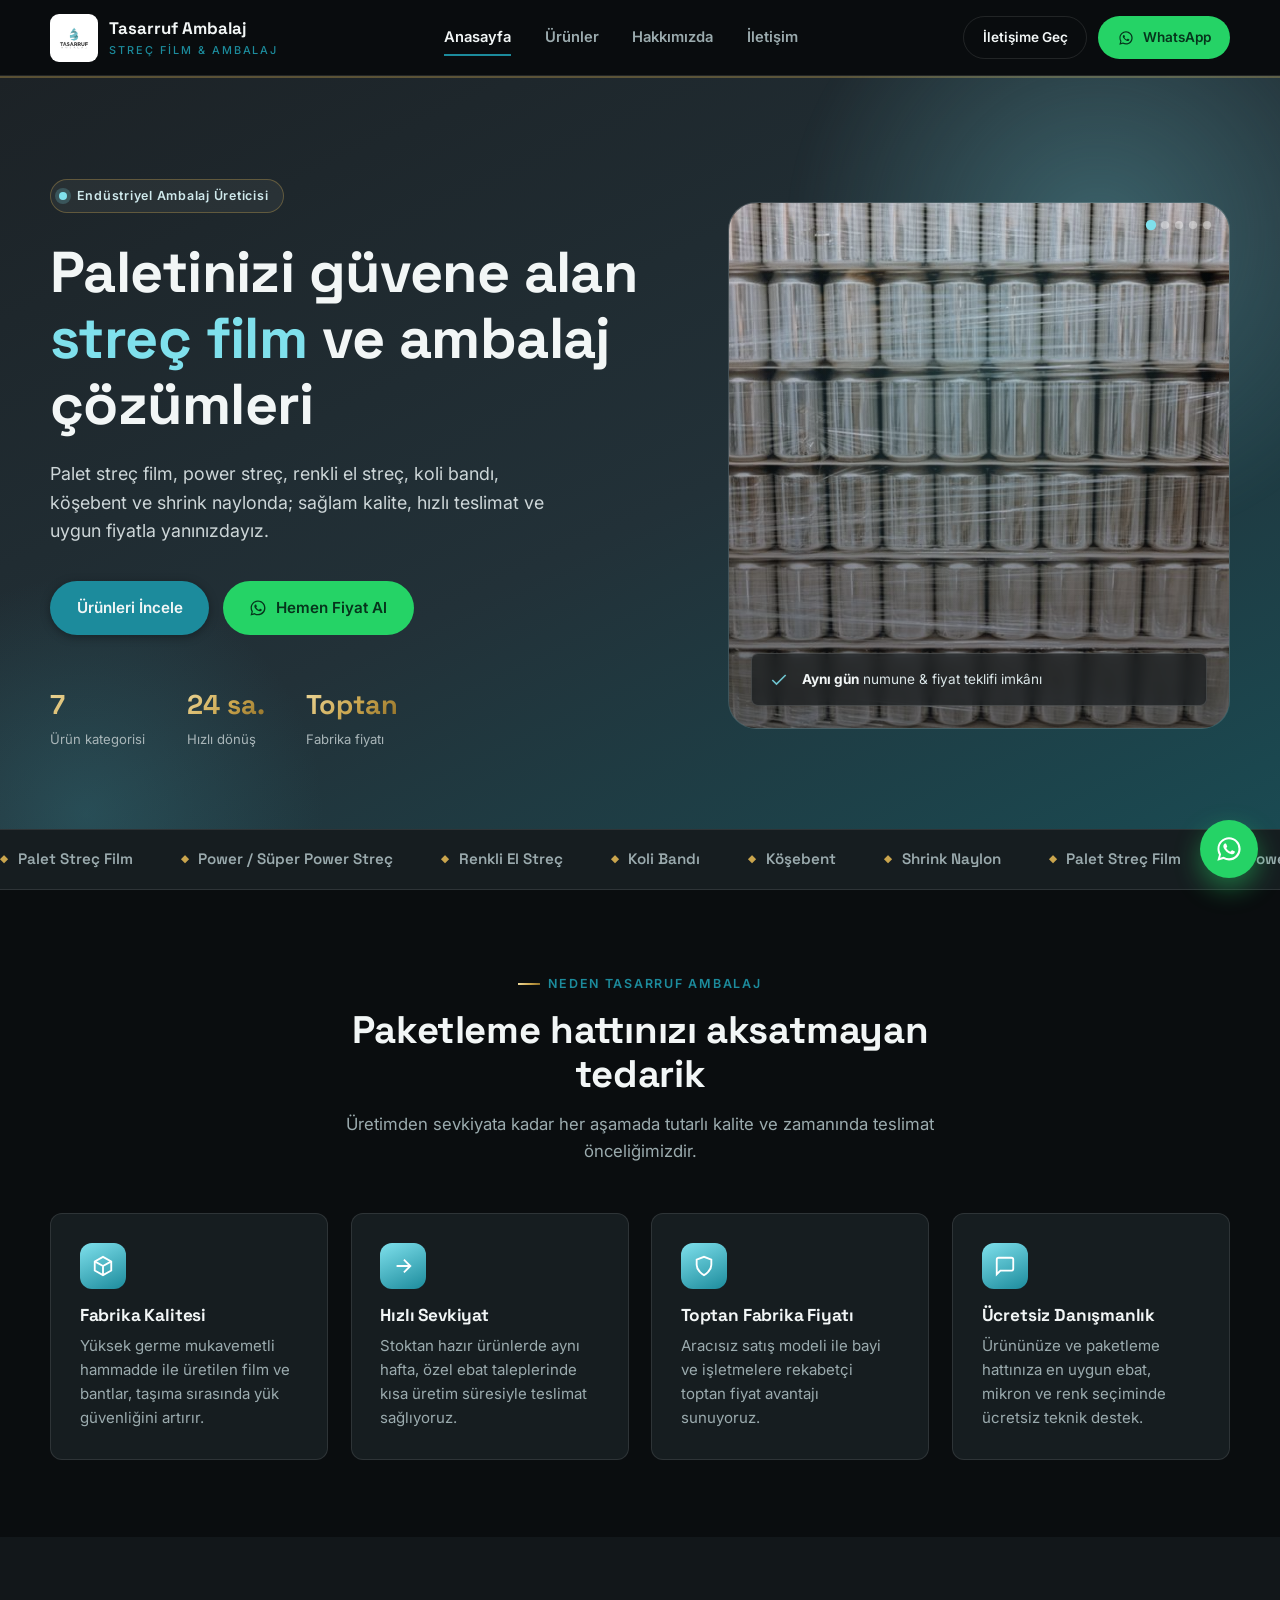
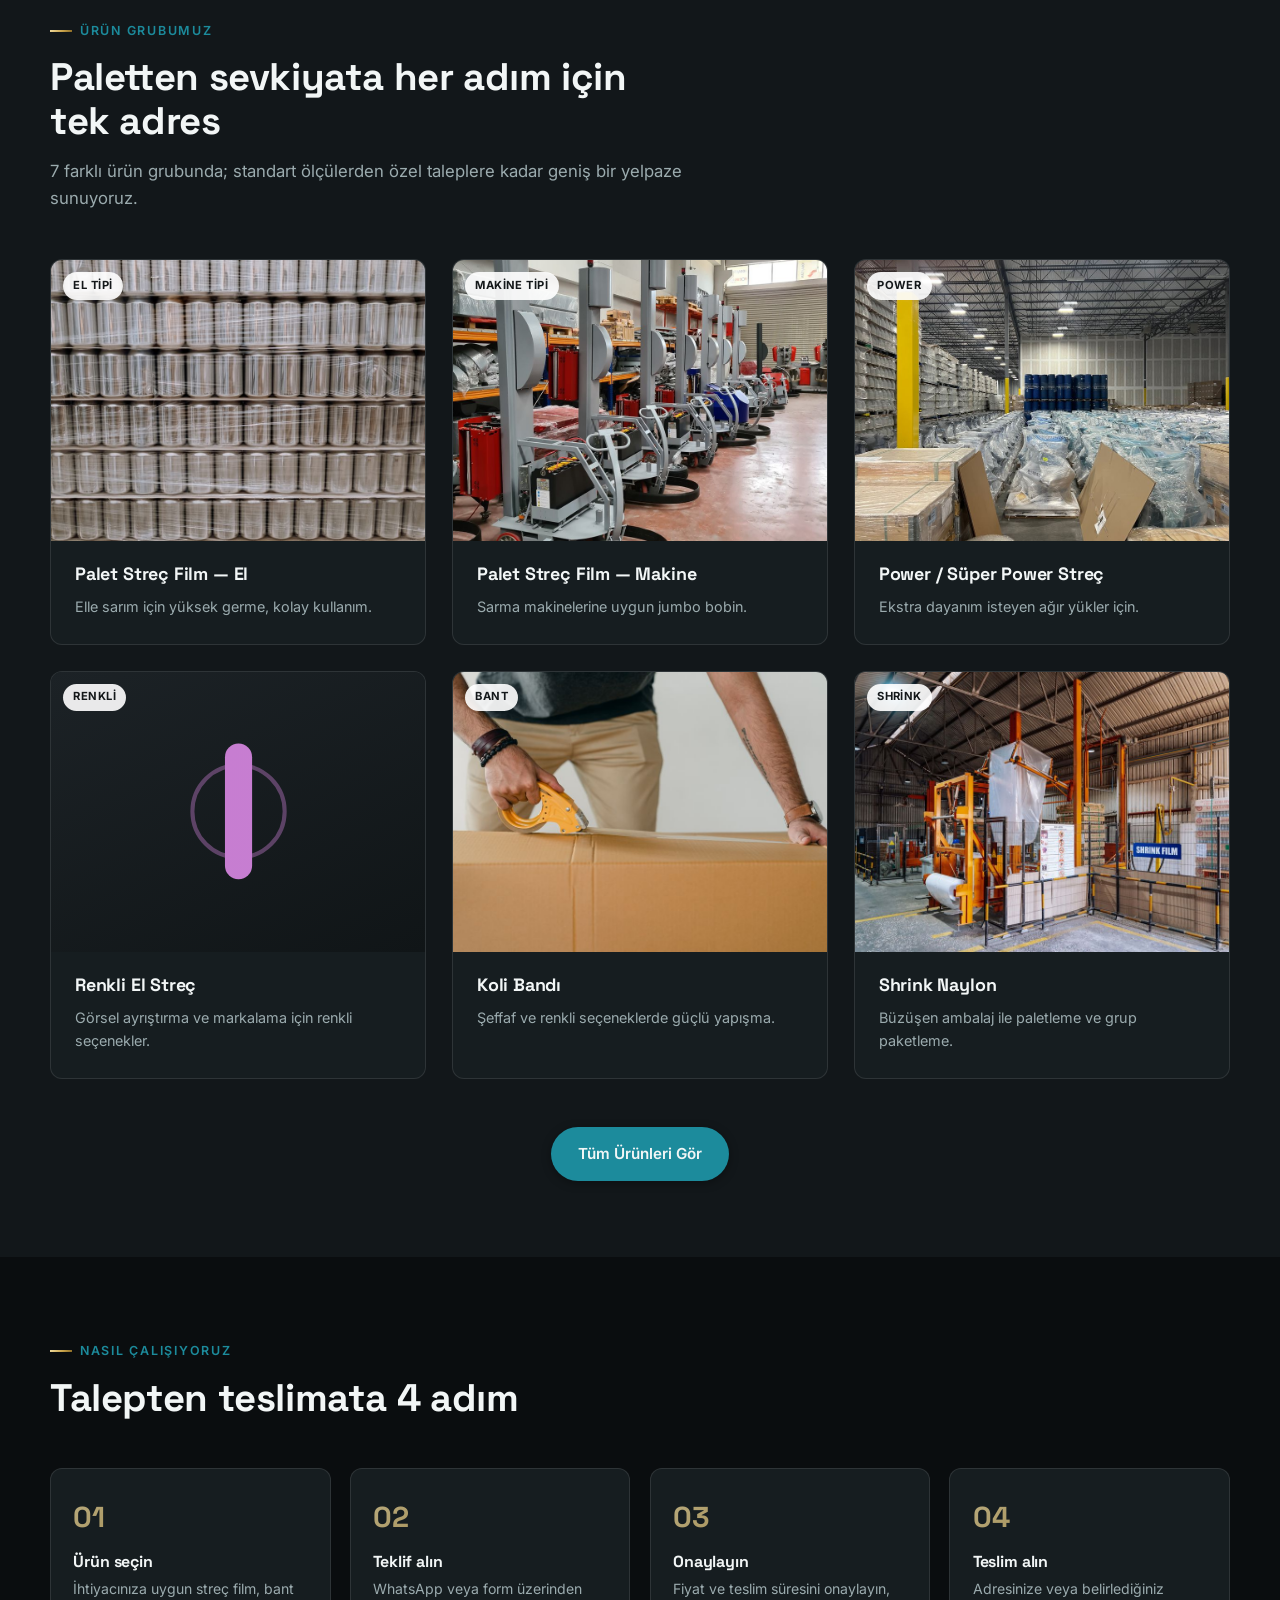
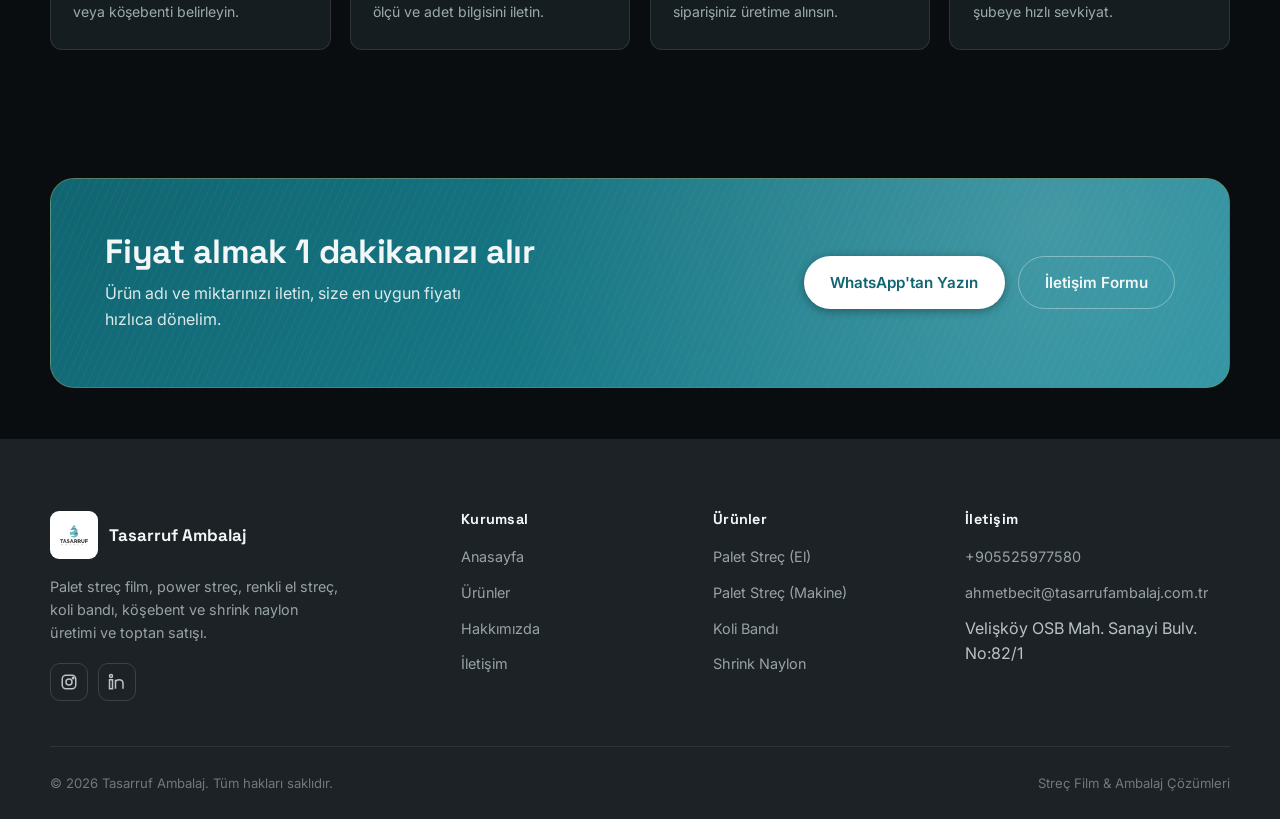
==== index.html @ bdf882c8 "feat: Tasarruf Ambalaj kurumsal web sitesi Streç film, koli bandı, köşebent ve shrink naylon ürünler" ====
<!DOCTYPE html>
<html lang="tr">
<head>
<meta charset="UTF-8" />
<meta name="viewport" content="width=device-width, initial-scale=1.0" />
<title>Tasarruf Ambalaj | Streç Film, Koli Bandı ve Ambalaj Çözümleri</title>
<meta name="description" content="Tasarruf Ambalaj; palet streç film, power streç, renkli el streç, koli bandı, köşebent ve shrink naylon üretimi ve toptan satışı. Hızlı teklif için hemen iletişime geçin." />
<link rel="icon" href="assets/logo.jpg" />
<link rel="preconnect" href="https://fonts.googleapis.com">
<link rel="preconnect" href="https://fonts.gstatic.com" crossorigin>
<link href="https://fonts.googleapis.com/css2?family=Space+Grotesk:wght@500;600;700&family=Inter:wght@400;500;600;700&display=swap" rel="stylesheet">
<link rel="stylesheet" href="css/style.css?v=13" />
</head>
<body>

<header class="site-header">
  <div class="container site-header__bar">
    <a href="index.html" class="brand">
      <img src="assets/logo.jpg" alt="Tasarruf Ambalaj logo" />
      <span class="brand__name">Tasarruf Ambalaj<span>Streç Film &amp; Ambalaj</span></span>
    </a>
    <nav class="nav-main">
      <a href="index.html" aria-current="page">Anasayfa</a>
      <a href="urunler.html">Ürünler</a>
      <a href="hakkimizda.html">Hakkımızda</a>
      <a href="iletisim.html">İletişim</a>
    </nav>
    <div class="header-actions">
      <a href="iletisim.html" class="btn btn--outline btn--sm">İletişime Geç</a>
      <a href="#" data-wa="Merhaba, ürünleriniz hakkında fiyat teklifi almak istiyorum." class="btn btn--whatsapp btn--sm">
        <svg width="16" height="16" viewBox="0 0 24 24" fill="currentColor"><path d="M12.04 2C6.58 2 2.13 6.45 2.13 11.91c0 1.75.46 3.45 1.32 4.95L2 22l5.29-1.39a9.9 9.9 0 0 0 4.75 1.21h.01c5.46 0 9.9-4.45 9.9-9.91C21.96 6.45 17.5 2 12.04 2zm0 18.02h-.01a8.2 8.2 0 0 1-4.2-1.15l-.3-.18-3.14.82.84-3.06-.2-.31a8.14 8.14 0 0 1-1.26-4.32c0-4.5 3.67-8.16 8.18-8.16 2.18 0 4.23.85 5.77 2.39a8.1 8.1 0 0 1 2.4 5.78c0 4.5-3.67 8.19-8.08 8.19zm4.48-6.13c-.24-.12-1.44-.71-1.67-.79-.22-.08-.39-.12-.55.12-.16.24-.63.79-.78.95-.14.16-.29.18-.53.06-.24-.12-1.02-.38-1.94-1.2-.72-.64-1.2-1.43-1.35-1.67-.14-.24-.02-.37.11-.49.11-.11.24-.29.36-.43.12-.14.16-.24.24-.4.08-.16.04-.3-.02-.42-.06-.12-.55-1.32-.75-1.81-.2-.48-.4-.41-.55-.42h-.47c-.16 0-.42.06-.64.3-.22.24-.84.82-.84 2s.86 2.32.98 2.48c.12.16 1.7 2.6 4.13 3.64.58.25 1.03.4 1.38.51.58.18 1.11.16 1.53.1.47-.07 1.44-.59 1.64-1.16.2-.57.2-1.06.14-1.16-.06-.1-.22-.16-.46-.28z"/></svg>
        WhatsApp
      </a>
    </div>
    <button class="nav-toggle" id="navToggle" aria-label="Menüyü aç">
      <span></span>
    </button>
  </div>
</header>

<div class="mobile-nav" id="mobileNav">
  <div class="mobile-nav__panel">
    <button class="mobile-nav__close" id="navClose" aria-label="Kapat">✕</button>
    <a href="index.html">Anasayfa</a>
    <a href="urunler.html">Ürünler</a>
    <a href="hakkimizda.html">Hakkımızda</a>
    <a href="iletisim.html">İletişim</a>
    <a href="#" data-wa="Merhaba, ürünleriniz hakkında fiyat teklifi almak istiyorum." class="btn btn--whatsapp mt-lg">WhatsApp'tan Yazın</a>
  </div>
</div>

<!-- ============ HERO ============ -->
<section class="hero">
  <div class="container hero__grid">
    <div>
      <div class="hero__eyebrow"><span class="dot"></span> Endüstriyel Ambalaj Üreticisi</div>
      <h1>Paletinizi güvene alan <em>streç film</em> ve ambalaj çözümleri</h1>
      <p class="lead">Palet streç film, power streç, renkli el streç, koli bandı, köşebent ve shrink naylonda; sağlam kalite, hızlı teslimat ve uygun fiyatla yanınızdayız.</p>
      <div class="btn-row">
        <a href="urunler.html" class="btn btn--primary">Ürünleri İncele</a>
        <a href="#" data-wa="Merhaba, ürünleriniz hakkında fiyat teklifi almak istiyorum." class="btn btn--whatsapp">
          <svg width="18" height="18" viewBox="0 0 24 24" fill="currentColor"><path d="M12.04 2C6.58 2 2.13 6.45 2.13 11.91c0 1.75.46 3.45 1.32 4.95L2 22l5.29-1.39a9.9 9.9 0 0 0 4.75 1.21h.01c5.46 0 9.9-4.45 9.9-9.91C21.96 6.45 17.5 2 12.04 2zm0 18.02h-.01a8.2 8.2 0 0 1-4.2-1.15l-.3-.18-3.14.82.84-3.06-.2-.31a8.14 8.14 0 0 1-1.26-4.32c0-4.5 3.67-8.16 8.18-8.16 2.18 0 4.23.85 5.77 2.39a8.1 8.1 0 0 1 2.4 5.78c0 4.5-3.67 8.19-8.08 8.19zm4.48-6.13c-.24-.12-1.44-.71-1.67-.79-.22-.08-.39-.12-.55.12-.16.24-.63.79-.78.95-.14.16-.29.18-.53.06-.24-.12-1.02-.38-1.94-1.2-.72-.64-1.2-1.43-1.35-1.67-.14-.24-.02-.37.11-.49.11-.11.24-.29.36-.43.12-.14.16-.24.24-.4.08-.16.04-.3-.02-.42-.06-.12-.55-1.32-.75-1.81-.2-.48-.4-.41-.55-.42h-.47c-.16 0-.42.06-.64.3-.22.24-.84.82-.84 2s.86 2.32.98 2.48c.12.16 1.7 2.6 4.13 3.64.58.25 1.03.4 1.38.51.58.18 1.11.16 1.53.1.47-.07 1.44-.59 1.64-1.16.2-.57.2-1.06.14-1.16-.06-.1-.22-.16-.46-.28z"/></svg>
          Hemen Fiyat Al
        </a>
      </div>
      <div class="hero__stats">
        <div><strong>7</strong><span>Ürün kategorisi</span></div>
        <div><strong>24 sa.</strong><span>Hızlı dönüş</span></div>
        <div><strong>Toptan</strong><span>Fabrika fiyatı</span></div>
      </div>
    </div>

    <div class="hero__visual">
      <div class="hero__slider" id="heroSlider">
        <img src="assets/products/palet-el.jpg" class="hero__slide is-active" alt="Palet streç film ile sarılmış ürünler" />
        <img src="assets/products/palet-makine.jpg" class="hero__slide" alt="Palet streç sarma makineleri" />
        <img src="assets/products/power-strec.jpg" class="hero__slide" alt="Depoda streç film ile sarılmış paletler" />
        <img src="assets/products/koli-bandi.jpg" class="hero__slide" alt="Koli bandı ile kutu kapatma" />
        <img src="assets/products/shrink.jpg" class="hero__slide" alt="Shrink naylon sarım makinesi" />
      </div>
      <div class="glow"></div>
      <div class="hero__dots" id="heroDots"></div>
      <div class="hero__badge">
        <svg width="20" height="20" viewBox="0 0 24 24" fill="none" stroke="#6fc4cf" stroke-width="2"><path d="M20 6 9 17l-5-5"/></svg>
        <span><strong>Aynı gün</strong> numune &amp; fiyat teklifi imkânı</span>
      </div>
    </div>
  </div>
</section>

<div class="marquee">
  <div class="marquee__track" id="marqueeTrack">
    <div class="marquee__set">
      <span>Palet Streç Film</span><span>Power / Süper Power Streç</span><span>Renkli El Streç</span><span>Koli Bandı</span><span>Köşebent</span><span>Shrink Naylon</span>
    </div>
  </div>
</div>

<!-- ============ FEATURES ============ -->
<section class="section">
  <div class="container">
    <div class="section-head section-head--center">
      <div class="eyebrow" style="justify-content:center">Neden Tasarruf Ambalaj</div>
      <h2>Paketleme hattınızı aksatmayan tedarik</h2>
      <p>Üretimden sevkiyata kadar her aşamada tutarlı kalite ve zamanında teslimat önceliğimizdir.</p>
    </div>
    <div class="grid-4">
      <div class="feature-card reveal">
        <div class="icon"><svg width="22" height="22" viewBox="0 0 24 24" fill="none" stroke="white" stroke-width="2"><path d="M12 2 3 7v10l9 5 9-5V7z"/><path d="M3 7l9 5 9-5M12 12v10"/></svg></div>
        <h3>Fabrika Kalitesi</h3>
        <p>Yüksek germe mukavemetli hammadde ile üretilen film ve bantlar, taşıma sırasında yük güvenliğini artırır.</p>
      </div>
      <div class="feature-card reveal">
        <div class="icon"><svg width="22" height="22" viewBox="0 0 24 24" fill="none" stroke="white" stroke-width="2"><path d="M5 12h14M13 5l7 7-7 7"/></svg></div>
        <h3>Hızlı Sevkiyat</h3>
        <p>Stoktan hazır ürünlerde aynı hafta, özel ebat taleplerinde kısa üretim süresiyle teslimat sağlıyoruz.</p>
      </div>
      <div class="feature-card reveal">
        <div class="icon"><svg width="22" height="22" viewBox="0 0 24 24" fill="none" stroke="white" stroke-width="2"><path d="M12 22s8-4.5 8-11V5l-8-3-8 3v6c0 6.5 8 11 8 11z"/></svg></div>
        <h3>Toptan Fabrika Fiyatı</h3>
        <p>Aracısız satış modeli ile bayi ve işletmelere rekabetçi toptan fiyat avantajı sunuyoruz.</p>
      </div>
      <div class="feature-card reveal">
        <div class="icon"><svg width="22" height="22" viewBox="0 0 24 24" fill="none" stroke="white" stroke-width="2"><path d="M21 15a2 2 0 0 1-2 2H7l-4 4V5a2 2 0 0 1 2-2h14a2 2 0 0 1 2 2z"/></svg></div>
        <h3>Ücretsiz Danışmanlık</h3>
        <p>Ürününüze ve paketleme hattınıza en uygun ebat, mikron ve renk seçiminde ücretsiz teknik destek.</p>
      </div>
    </div>
  </div>
</section>

<!-- ============ PRODUCT TEASER ============ -->
<section class="section section--alt">
  <div class="container">
    <div class="section-head">
      <div class="eyebrow">Ürün Grubumuz</div>
      <h2>Paletten sevkiyata her adım için tek adres</h2>
      <p>7 farklı ürün grubunda; standart ölçülerden özel taleplere kadar geniş bir yelpaze sunuyoruz.</p>
    </div>

    <div class="product-grid">
      <a href="urunler.html#palet-el" class="product-card reveal">
        <div class="product-card__media">
          <span class="product-card__tag">El Tipi</span>
          <img src="assets/products/palet-el.jpg" alt="Palet streç film ile sarılmış ürünler" loading="lazy" />
        </div>
        <div class="product-card__body">
          <h3>Palet Streç Film — El</h3>
          <p>Elle sarım için yüksek germe, kolay kullanım.</p>
        </div>
      </a>
      <a href="urunler.html#palet-makine" class="product-card reveal">
        <div class="product-card__media">
          <span class="product-card__tag">Makine Tipi</span>
          <img src="assets/products/palet-makine.jpg" alt="Palet streç sarma makineleri" loading="lazy" />
        </div>
        <div class="product-card__body">
          <h3>Palet Streç Film — Makine</h3>
          <p>Sarma makinelerine uygun jumbo bobin.</p>
        </div>
      </a>
      <a href="urunler.html#power-strec" class="product-card reveal">
        <div class="product-card__media">
          <span class="product-card__tag">Power</span>
          <img src="assets/products/power-strec.jpg" alt="Depoda streç film ile sarılmış paletler" loading="lazy" />
        </div>
        <div class="product-card__body">
          <h3>Power / Süper Power Streç</h3>
          <p>Ekstra dayanım isteyen ağır yükler için.</p>
        </div>
      </a>
      <a href="urunler.html#renkli-strec" class="product-card reveal">
        <div class="product-card__media" style="background:linear-gradient(155deg,#1c2226,#101517)">
          <span class="product-card__tag">Renkli</span>
          <svg viewBox="0 0 120 120"><defs><linearGradient id="ic4" x1="0" y1="0" x2="120" y2="120"><stop offset="0" stop-color="#c77dd1"/><stop offset="1" stop-color="#6fc4cf"/></linearGradient></defs><rect x="50" y="10" width="20" height="100" rx="10" fill="url(#ic4)"/><circle cx="60" cy="60" r="34" fill="none" stroke="url(#ic4)" stroke-width="3" opacity="0.4"/></svg>
        </div>
        <div class="product-card__body">
          <h3>Renkli El Streç</h3>
          <p>Görsel ayrıştırma ve markalama için renkli seçenekler.</p>
        </div>
      </a>
      <a href="urunler.html#koli-bandi" class="product-card reveal">
        <div class="product-card__media">
          <span class="product-card__tag">Bant</span>
          <img src="assets/products/koli-bandi.jpg" alt="Koli bandı ile kutu kapatma" loading="lazy" />
        </div>
        <div class="product-card__body">
          <h3>Koli Bandı</h3>
          <p>Şeffaf ve renkli seçeneklerde güçlü yapışma.</p>
        </div>
      </a>
      <a href="urunler.html#shrink" class="product-card reveal">
        <div class="product-card__media">
          <span class="product-card__tag">Shrink</span>
          <img src="assets/products/shrink.jpg" alt="Shrink naylon sarım makinesi" loading="lazy" />
        </div>
        <div class="product-card__body">
          <h3>Shrink Naylon</h3>
          <p>Büzüşen ambalaj ile paletleme ve grup paketleme.</p>
        </div>
      </a>
    </div>
    <div class="text-center mt-lg">
      <a href="urunler.html" class="btn btn--primary">Tüm Ürünleri Gör</a>
    </div>
  </div>
</section>

<!-- ============ PROCESS ============ -->
<section class="section">
  <div class="container">
    <div class="section-head">
      <div class="eyebrow">Nasıl Çalışıyoruz</div>
      <h2>Talepten teslimata 4 adım</h2>
    </div>
    <div class="steps">
      <div class="step reveal"><h3>Ürün seçin</h3><p>İhtiyacınıza uygun streç film, bant veya köşebenti belirleyin.</p></div>
      <div class="step reveal"><h3>Teklif alın</h3><p>WhatsApp veya form üzerinden ölçü ve adet bilgisini iletin.</p></div>
      <div class="step reveal"><h3>Onaylayın</h3><p>Fiyat ve teslim süresini onaylayın, siparişiniz üretime alınsın.</p></div>
      <div class="step reveal"><h3>Teslim alın</h3><p>Adresinize veya belirlediğiniz şubeye hızlı sevkiyat.</p></div>
    </div>
  </div>
</section>

<!-- ============ CTA ============ -->
<section class="section--tight">
  <div class="container">
    <div class="cta-band reveal">
      <div>
        <h2>Fiyat almak 1 dakikanızı alır</h2>
        <p>Ürün adı ve miktarınızı iletin, size en uygun fiyatı hızlıca dönelim.</p>
      </div>
      <div class="btn-row">
        <a href="#" data-wa="Merhaba, ürünleriniz hakkında fiyat teklifi almak istiyorum." class="btn btn--primary">WhatsApp'tan Yazın</a>
        <a href="iletisim.html" class="btn btn--ghost">İletişim Formu</a>
      </div>
    </div>
  </div>
</section>

<footer class="site-footer">
  <div class="container">
    <div class="footer-grid">
      <div class="footer-brand">
        <a href="index.html" class="brand"><img src="assets/logo.jpg" alt="Tasarruf Ambalaj logo" /><span class="brand__name">Tasarruf Ambalaj</span></a>
        <p>Palet streç film, power streç, renkli el streç, koli bandı, köşebent ve shrink naylon üretimi ve toptan satışı.</p>
        <div class="footer-social">
          <a href="#" aria-label="Instagram"><svg width="18" height="18" viewBox="0 0 24 24" fill="none" stroke="currentColor" stroke-width="2"><rect x="3" y="3" width="18" height="18" rx="5"/><circle cx="12" cy="12" r="4"/><circle cx="17.5" cy="6.5" r="1"/></svg></a>
          <a href="#" aria-label="LinkedIn"><svg width="18" height="18" viewBox="0 0 24 24" fill="none" stroke="currentColor" stroke-width="2"><rect x="2" y="9" width="4" height="12"/><circle cx="4" cy="4" r="2"/><path d="M10 9v12M10 13c0-2 2-4 5-4s5 2 5 5v7"/></svg></a>
        </div>
      </div>
      <div class="footer-col">
        <h4>Kurumsal</h4>
        <ul>
          <li><a href="index.html">Anasayfa</a></li>
          <li><a href="urunler.html">Ürünler</a></li>
          <li><a href="hakkimizda.html">Hakkımızda</a></li>
          <li><a href="iletisim.html">İletişim</a></li>
        </ul>
      </div>
      <div class="footer-col">
        <h4>Ürünler</h4>
        <ul>
          <li><a href="urunler.html#palet-el">Palet Streç (El)</a></li>
          <li><a href="urunler.html#palet-makine">Palet Streç (Makine)</a></li>
          <li><a href="urunler.html#koli-bandi">Koli Bandı</a></li>
          <li><a href="urunler.html#shrink">Shrink Naylon</a></li>
        </ul>
      </div>
      <div class="footer-col">
        <h4>İletişim</h4>
        <ul>
          <li><a href="tel:" data-site="phoneHref">Telefon</a></li>
          <li><a href="mailto:" data-site="email">E-posta</a></li>
          <li><span data-site="addressLine1"></span></li>
        </ul>
      </div>
    </div>
    <div class="footer-bottom">
      <span>&copy; <span id="year"></span> Tasarruf Ambalaj. Tüm hakları saklıdır.</span>
      <span>Streç Film &amp; Ambalaj Çözümleri</span>
    </div>
  </div>
</footer>

<a href="#" class="fab-whatsapp" id="fabWhatsapp" aria-label="WhatsApp'tan yazın" target="_blank" rel="noopener">
  <svg viewBox="0 0 24 24" fill="currentColor"><path d="M12.04 2C6.58 2 2.13 6.45 2.13 11.91c0 1.75.46 3.45 1.32 4.95L2 22l5.29-1.39a9.9 9.9 0 0 0 4.75 1.21h.01c5.46 0 9.9-4.45 9.9-9.91C21.96 6.45 17.5 2 12.04 2zm0 18.02h-.01a8.2 8.2 0 0 1-4.2-1.15l-.3-.18-3.14.82.84-3.06-.2-.31a8.14 8.14 0 0 1-1.26-4.32c0-4.5 3.67-8.16 8.18-8.16 2.18 0 4.23.85 5.77 2.39a8.1 8.1 0 0 1 2.4 5.78c0 4.5-3.67 8.19-8.08 8.19zm4.48-6.13c-.24-.12-1.44-.71-1.67-.79-.22-.08-.39-.12-.55.12-.16.24-.63.79-.78.95-.14.16-.29.18-.53.06-.24-.12-1.02-.38-1.94-1.2-.72-.64-1.2-1.43-1.35-1.67-.14-.24-.02-.37.11-.49.11-.11.24-.29.36-.43.12-.14.16-.24.24-.4.08-.16.04-.3-.02-.42-.06-.12-.55-1.32-.75-1.81-.2-.48-.4-.41-.55-.42h-.47c-.16 0-.42.06-.64.3-.22.24-.84.82-.84 2s.86 2.32.98 2.48c.12.16 1.7 2.6 4.13 3.64.58.25 1.03.4 1.38.51.58.18 1.11.16 1.53.1.47-.07 1.44-.59 1.64-1.16.2-.57.2-1.06.14-1.16-.06-.1-.22-.16-.46-.28z"/></svg>
</a>

<script src="js/main.js?v=10"></script>
</body>
</html>
---- css/style.css ----
/* ============================================
   Tasarruf Ambalaj — Design Tokens
   ============================================ */
:root {
  --teal-light: #7fe0ec;
  --teal: #2fb1c2;
  --teal-dark: #1c8b9c;
  --teal-deep: #106572;
  --ink: #f2f6f6;
  --ink-soft: #9babae;
  --paper: #0a0d0f;
  --paper-2: #12171a;
  --white: #161d20;
  --bright: #ffffff;
  --line: rgba(255, 255, 255, 0.1);

  --gold-light: #f0dca0;
  --gold: #caa54d;
  --gold-deep: #8a6a24;
  --gold-line: rgba(202, 165, 77, 0.35);
  --gold-gradient: linear-gradient(135deg, var(--gold-light), var(--gold) 55%, var(--gold-deep));

  --font-display: "Space Grotesk", "Segoe UI", sans-serif;
  --font-body: "Inter", "Segoe UI", sans-serif;

  --radius: 12px;
  --radius-sm: 7px;
  --shadow-sm: 0 2px 10px rgba(0, 0, 0, 0.35);
  --shadow-md: 0 14px 36px rgba(0, 0, 0, 0.45);
  --shadow-lg: 0 26px 70px rgba(0, 0, 0, 0.55);
  --ease: cubic-bezier(0.16, 1, 0.3, 1);
}

* { box-sizing: border-box; }
html { scroll-behavior: smooth; }

body {
  margin: 0;
  font-family: var(--font-body);
  color: var(--ink);
  background: var(--paper);
  line-height: 1.6;
  -webkit-font-smoothing: antialiased;
}

img { max-width: 100%; display: block; }
a { color: inherit; text-decoration: none; }
ul { list-style: none; margin: 0; padding: 0; }
h1, h2, h3, h4 { font-family: var(--font-display); margin: 0; line-height: 1.15; letter-spacing: -0.01em; }
p { margin: 0; }
button { font: inherit; cursor: pointer; }

.container {
  width: min(1180px, 100% - 3rem);
  margin-inline: auto;
}

.section { padding: clamp(3.5rem, 6vw, 6.5rem) 0; }
.section--tight { padding: clamp(2.5rem, 4vw, 4rem) 0; }
.section--alt { background: var(--paper-2); }
.section--dark {
  background: linear-gradient(160deg, var(--ink) 0%, #1c2226 100%);
  color: var(--ink);
}

.eyebrow {
  display: inline-flex;
  align-items: center;
  gap: 0.5rem;
  font-size: 0.78rem;
  font-weight: 600;
  letter-spacing: 0.14em;
  text-transform: uppercase;
  color: var(--teal-dark);
  margin-bottom: 0.9rem;
}
.eyebrow::before {
  content: "";
  width: 22px;
  height: 2px;
  background: var(--gold-gradient);
  display: inline-block;
}

.gold-text {
  background: var(--gold-gradient);
  -webkit-background-clip: text;
  background-clip: text;
  color: transparent;
}
.section--dark .eyebrow { color: var(--teal-light); }

.section-head {
  max-width: 640px;
  margin-bottom: clamp(2rem, 4vw, 3rem);
}
.section-head--center { margin-inline: auto; text-align: center; }
.section-head h2 { font-size: clamp(1.8rem, 3vw, 2.5rem); }
.section-head p { margin-top: 0.9rem; color: var(--ink-soft); font-size: 1.05rem; }
.section--dark .section-head p { color: #c7cdd0; }

/* ============================================
   Buttons
   ============================================ */
.btn {
  display: inline-flex;
  align-items: center;
  justify-content: center;
  gap: 0.55rem;
  padding: 0.85rem 1.6rem;
  border-radius: 999px;
  font-weight: 600;
  font-size: 0.95rem;
  border: 1px solid transparent;
  transition: transform 0.25s var(--ease), box-shadow 0.25s var(--ease), background 0.25s var(--ease), color 0.25s var(--ease);
  white-space: nowrap;
}
.btn--primary {
  background: var(--teal-dark);
  color: var(--ink);
  box-shadow: var(--shadow-sm);
}
.btn--primary:hover { background: var(--teal-deep); transform: translateY(-2px); box-shadow: var(--shadow-md); }

.btn--whatsapp {
  background: #25d366;
  color: #06341c;
}
.btn--whatsapp:hover { transform: translateY(-2px); box-shadow: var(--shadow-md); background: #1ebd5a; }

.btn--ghost {
  background: transparent;
  border-color: rgba(255,255,255,0.35);
  color: var(--ink);
}
.btn--ghost:hover { background: rgba(255,255,255,0.12); transform: translateY(-2px); }

.btn--outline {
  background: transparent;
  border-color: var(--line);
  color: var(--ink);
}
.btn--outline:hover { border-color: var(--gold); color: var(--gold-light); transform: translateY(-2px); }

.btn--sm { padding: 0.6rem 1.15rem; font-size: 0.85rem; }
.btn--block { width: 100%; }

.btn-row { display: flex; flex-wrap: wrap; gap: 0.85rem; }

/* ============================================
   Header
   ============================================ */
.site-header {
  position: sticky;
  top: 0;
  z-index: 100;
  background: rgba(10, 13, 15, 0.86);
  backdrop-filter: blur(10px);
  border-bottom: 1px solid var(--line);
}
.site-header__bar {
  display: flex;
  align-items: center;
  justify-content: space-between;
  padding: 0.85rem 0;
  gap: 1.5rem;
}
.brand { display: flex; align-items: center; gap: 0.7rem; min-width: 0; }
.brand img {
  height: 40px;
  width: auto;
  flex-shrink: 0;
  background: #fff;
  border-radius: 9px;
  padding: 4px;
  box-sizing: content-box;
}
.brand__name { font-family: var(--font-display); font-weight: 700; font-size: 1.05rem; color: var(--ink); white-space: nowrap; }
.brand__name span { display: block; font-family: var(--font-body); font-weight: 500; font-size: 0.68rem; letter-spacing: 0.18em; color: var(--teal-dark); text-transform: uppercase; }

.nav-main { display: flex; align-items: center; gap: 2.1rem; }
.nav-main a {
  font-weight: 600;
  font-size: 0.92rem;
  color: var(--ink-soft);
  position: relative;
  padding: 0.3rem 0;
}
.nav-main a::after {
  content: "";
  position: absolute;
  left: 0; bottom: -2px;
  width: 0; height: 2px;
  background: var(--teal-dark);
  transition: width 0.25s var(--ease);
}
.nav-main a:hover { color: var(--ink); }
.nav-main a:hover::after, .nav-main a[aria-current="page"]::after { width: 100%; }
.nav-main a[aria-current="page"] { color: var(--ink); }

.header-actions { display: flex; align-items: center; gap: 0.7rem; }

.nav-toggle {
  display: none;
  border: 1px solid var(--line);
  background: var(--white);
  width: 42px; height: 42px;
  border-radius: 10px;
  align-items: center;
  justify-content: center;
}
.nav-toggle span, .nav-toggle span::before, .nav-toggle span::after {
  content: "";
  display: block;
  width: 18px; height: 2px;
  background: var(--ink);
  position: relative;
  transition: transform 0.2s var(--ease), opacity 0.2s var(--ease);
}
.nav-toggle span::before { position: absolute; top: -6px; }
.nav-toggle span::after { position: absolute; top: 6px; }

/* ============================================
   Hero
   ============================================ */
.hero {
  position: relative;
  overflow: hidden;
  background: linear-gradient(155deg, #1c2226 0%, #223138 55%, #1a4a52 100%);
  color: var(--ink);
  padding: clamp(3.5rem, 8vw, 7rem) 0 clamp(3rem, 6vw, 5rem);
  box-shadow: inset 0 2px 0 0 var(--gold-line);
}
.hero::before {
  content: "";
  position: absolute;
  inset: -20% -10% auto auto;
  width: 620px; height: 620px;
  background: radial-gradient(circle, rgba(111, 196, 207, 0.35), transparent 70%);
  filter: blur(10px);
}
.hero::after {
  content: "";
  position: absolute;
  left: -12%; bottom: -30%;
  width: 480px; height: 480px;
  background: radial-gradient(circle, rgba(52, 128, 140, 0.35), transparent 70%);
}
.hero__grid {
  position: relative;
  z-index: 1;
  display: grid;
  grid-template-columns: 1.1fr 0.9fr;
  gap: clamp(2rem, 5vw, 4rem);
  align-items: center;
}
.hero__eyebrow {
  display: inline-flex;
  align-items: center;
  gap: 0.6rem;
  padding: 0.4rem 0.9rem 0.4rem 0.5rem;
  border: 1px solid var(--gold-line);
  border-radius: 999px;
  font-size: 0.78rem;
  font-weight: 600;
  letter-spacing: 0.06em;
  color: #cfe9ec;
  margin-bottom: 1.6rem;
  background: rgba(255,255,255,0.05);
}
.hero__eyebrow .dot { width: 8px; height: 8px; border-radius: 50%; background: var(--teal-light); box-shadow: 0 0 0 4px rgba(111,196,207,0.25); }
.hero h1 {
  font-size: clamp(2.3rem, 4.6vw, 3.6rem);
  font-weight: 700;
}
.hero h1 em { color: var(--teal-light); font-style: normal; }
.hero p.lead {
  margin-top: 1.4rem;
  font-size: 1.12rem;
  color: #cdd6d8;
  max-width: 46ch;
}
.hero .btn-row { margin-top: 2.2rem; }

.hero__stats {
  display: flex;
  gap: clamp(1.4rem, 4vw, 2.6rem);
  margin-top: 3rem;
  flex-wrap: wrap;
}
.hero__stats div strong {
  display: block;
  font-family: var(--font-display);
  font-size: 1.7rem;
  background: var(--gold-gradient);
  -webkit-background-clip: text;
  background-clip: text;
  color: transparent;
}
.hero__stats div span { font-size: 0.82rem; color: #a9b6b9; }

.hero__visual {
  position: relative;
  aspect-ratio: 1 / 1.05;
  border-radius: 28px;
  background: linear-gradient(160deg, rgba(255,255,255,0.08), rgba(255,255,255,0.02));
  border: 1px solid rgba(255,255,255,0.12);
  display: flex;
  align-items: center;
  justify-content: center;
  overflow: hidden;
}
.hero__visual .film-roll { width: 62%; }
.hero__visual .glow {
  position: absolute; inset: 0;
  background: radial-gradient(circle at 50% 30%, rgba(111,196,207,0.25), transparent 60%);
  pointer-events: none;
  z-index: 1;
}
.hero__slider {
  position: absolute;
  inset: 0;
}
.hero__slide {
  position: absolute;
  inset: 0;
  width: 100%;
  height: 100%;
  object-fit: cover;
  opacity: 0;
  transition: opacity 1.2s var(--ease);
}
.hero__slide.is-active { opacity: 1; }
.hero__slider::after {
  content: "";
  position: absolute;
  inset: 0;
  background: linear-gradient(180deg, rgba(20,26,29,0.05) 0%, rgba(20,26,29,0.55) 100%);
}
.hero__dots {
  position: absolute;
  top: 18px; right: 18px;
  z-index: 2;
  display: flex;
  gap: 6px;
}
.hero__dots button {
  width: 8px; height: 8px;
  border-radius: 50%;
  border: none;
  background: rgba(255,255,255,0.4);
  padding: 0;
  transition: background 0.25s, transform 0.25s;
}
.hero__dots button.is-active { background: var(--teal-light); transform: scale(1.3); }
.hero__badge {
  position: absolute;
  z-index: 2;
  bottom: 22px; left: 22px; right: 22px;
  background: rgba(20, 26, 29, 0.65);
  border: 1px solid rgba(255,255,255,0.14);
  border-radius: var(--radius-sm);
  padding: 0.9rem 1.1rem;
  backdrop-filter: blur(6px);
  display: flex;
  align-items: center;
  gap: 0.8rem;
  font-size: 0.85rem;
  color: #dce7e9;
}
.hero__badge strong { color: var(--ink); }

/* marquee strip */
.marquee {
  border-top: 1px solid var(--line);
  border-bottom: 1px solid var(--line);
  background: var(--white);
  overflow: hidden;
  padding: 1.1rem 0;
}
.marquee__track {
  display: flex;
  width: max-content;
  animation: scroll-left linear infinite;
  animation-duration: var(--marquee-duration, 26s);
}
.marquee__set {
  display: flex;
  gap: 3rem;
  padding-right: 3rem;
  flex-shrink: 0;
}
.marquee__track span {
  font-family: var(--font-display);
  font-weight: 600;
  font-size: 0.95rem;
  color: var(--ink-soft);
  display: flex;
  align-items: center;
  gap: 0.6rem;
  white-space: nowrap;
}
.marquee__track span::before { content: "◆"; color: var(--gold); font-size: 0.6rem; }
@keyframes scroll-left {
  from { transform: translateX(0); }
  to { transform: translateX(-50%); }
}

/* ============================================
   Feature / value cards
   ============================================ */
.grid-4 { display: grid; grid-template-columns: repeat(4, 1fr); gap: 1.4rem; }
.grid-3 { display: grid; grid-template-columns: repeat(3, 1fr); gap: 1.6rem; }
.grid-2 { display: grid; grid-template-columns: 1fr 1fr; gap: 2.4rem; }

.feature-card {
  background: var(--white);
  border: 1px solid var(--line);
  border-radius: var(--radius);
  padding: 1.8rem;
  transition: transform 0.3s var(--ease), box-shadow 0.3s var(--ease), border-color 0.3s var(--ease);
}
.feature-card:hover { transform: translateY(-4px); box-shadow: var(--shadow-md); border-color: var(--gold-line); }
.feature-card .icon {
  width: 46px; height: 46px;
  border-radius: 12px;
  background: linear-gradient(155deg, var(--teal-light), var(--teal-dark));
  display: flex; align-items: center; justify-content: center;
  margin-bottom: 1.1rem;
  color: white;
}
.feature-card h3 { font-size: 1.08rem; margin-bottom: 0.5rem; }
.feature-card p { color: var(--ink-soft); font-size: 0.94rem; }

/* ============================================
   Product cards
   ============================================ */
.product-filter {
  display: flex;
  flex-wrap: wrap;
  gap: 0.6rem;
  margin-bottom: 2.4rem;
}
.product-filter button {
  padding: 0.55rem 1.15rem;
  border-radius: 999px;
  border: 1px solid var(--line);
  background: var(--white);
  font-weight: 600;
  font-size: 0.85rem;
  color: var(--ink-soft);
  transition: all 0.2s var(--ease);
}
.product-filter button:hover { border-color: var(--teal); color: var(--teal-light); }
.product-filter button.is-active {
  background: var(--ink);
  border-color: var(--ink);
  color: var(--white);
}

.product-grid {
  display: grid;
  grid-template-columns: repeat(3, 1fr);
  gap: 1.6rem;
}

.product-card {
  background: var(--white);
  border: 1px solid var(--line);
  border-radius: var(--radius);
  overflow: hidden;
  display: flex;
  flex-direction: column;
  transition: transform 0.3s var(--ease), box-shadow 0.3s var(--ease), border-color 0.3s var(--ease);
}
.product-card:hover { transform: translateY(-6px); box-shadow: var(--shadow-lg); border-color: var(--gold-line); }

.product-card__media {
  aspect-ratio: 4 / 3;
  position: relative;
  display: flex;
  align-items: center;
  justify-content: center;
  overflow: hidden;
}
.product-card__media svg { width: 58%; height: 58%; position: relative; z-index: 1; }
.product-card__media img {
  width: 100%;
  height: 100%;
  object-fit: cover;
  transition: transform 0.5s var(--ease);
}
.product-card:hover .product-card__media img { transform: scale(1.05); }
.product-card__tag {
  position: absolute;
  top: 12px; left: 12px;
  background: rgba(255,255,255,0.9);
  color: #14181a;
  font-size: 0.7rem;
  font-weight: 700;
  letter-spacing: 0.04em;
  text-transform: uppercase;
  padding: 0.3rem 0.65rem;
  border-radius: 999px;
  z-index: 2;
}

.product-card__body { padding: 1.4rem 1.5rem 1.6rem; display: flex; flex-direction: column; gap: 0.7rem; flex: 1; }
.product-card__body h3 { font-size: 1.12rem; }
.product-card__body p { color: var(--ink-soft); font-size: 0.9rem; }
.product-card__specs { display: flex; flex-wrap: wrap; gap: 0.4rem; margin-top: 0.2rem; }
.product-card__specs span {
  font-size: 0.72rem;
  font-weight: 600;
  color: var(--teal-light);
  background: rgba(47, 177, 194, 0.16);
  padding: 0.25rem 0.55rem;
  border-radius: 6px;
}
.product-card__actions { margin-top: auto; display: flex; gap: 0.6rem; padding-top: 0.8rem; }
.product-card__actions .btn { flex: 1; }

.detail-toggle {
  margin-top: 0.4rem;
  font-size: 0.85rem;
  font-weight: 600;
  color: var(--teal-light);
  display: inline-flex;
  align-items: center;
  gap: 0.35rem;
}
.product-card__details {
  display: none;
  border-top: 1px dashed var(--line);
  margin-top: 0.6rem;
  padding-top: 0.8rem;
  font-size: 0.86rem;
  color: var(--ink-soft);
}
.product-card__details.is-open { display: block; }
.product-card__details ul { display: grid; gap: 0.4rem; }
.product-card__details li::before { content: "— "; color: var(--teal); }

/* ============================================
   Process / steps
   ============================================ */
.steps { display: grid; grid-template-columns: repeat(4, 1fr); gap: 1.2rem; counter-reset: step; }
.step { position: relative; padding: 1.6rem 1.4rem; background: var(--white); border-radius: var(--radius); border: 1px solid var(--line); }
.step::before {
  counter-increment: step;
  content: "0" counter(step);
  font-family: var(--font-display);
  font-size: 1.8rem;
  font-weight: 700;
  background: var(--gold-gradient);
  -webkit-background-clip: text;
  background-clip: text;
  color: transparent;
  opacity: 0.75;
  display: block;
  margin-bottom: 0.8rem;
}
.step h3 { font-size: 1rem; margin-bottom: 0.4rem; }
.step p { font-size: 0.88rem; color: var(--ink-soft); }

/* ============================================
   CTA band
   ============================================ */
.cta-band {
  background: linear-gradient(135deg, var(--teal-deep), var(--teal-dark));
  color: var(--ink);
  border: 1px solid var(--gold-line);
  border-radius: 24px;
  padding: clamp(2.2rem, 5vw, 3.4rem);
  display: flex;
  align-items: center;
  justify-content: space-between;
  gap: 2rem;
  flex-wrap: wrap;
  position: relative;
  overflow: hidden;
}
.cta-band::after {
  content: "";
  position: absolute; inset: 0;
  background:
    radial-gradient(circle at 85% 20%, rgba(255,255,255,0.18), transparent 55%),
    repeating-linear-gradient(115deg, rgba(202,165,77,0.07) 0px, rgba(202,165,77,0.07) 1px, transparent 1px, transparent 7px);
}
.cta-band > * { position: relative; z-index: 1; }
.cta-band h2 { font-size: clamp(1.5rem, 3vw, 2.1rem); max-width: 34ch; }
.cta-band p { margin-top: 0.6rem; color: rgba(255,255,255,0.85); max-width: 40ch; }
.cta-band .btn--primary { background: var(--bright); color: var(--teal-deep); }
.cta-band .btn--primary:hover { background: var(--paper); }

/* ============================================
   Footer
   ============================================ */
.site-footer { background: #1c2226; color: #b9c2c4; padding: clamp(3rem, 6vw, 4.5rem) 0 1.6rem; }
.footer-grid { display: grid; grid-template-columns: 1.4fr 0.8fr 0.8fr 1fr; gap: 2.5rem; padding-bottom: 2.8rem; border-bottom: 1px solid rgba(255,255,255,0.08); }
.footer-brand .brand__name { color: var(--ink); }
.footer-brand p { margin-top: 1rem; font-size: 0.9rem; max-width: 32ch; color: #98a3a6; }
.footer-col h4 { color: var(--ink); font-size: 0.9rem; margin-bottom: 1rem; letter-spacing: 0.02em; }
.footer-col ul { display: grid; gap: 0.65rem; }
.footer-col a { font-size: 0.9rem; color: #98a3a6; transition: color 0.2s; }
.footer-col a:hover { color: var(--teal-light); }
.footer-social { display: flex; gap: 0.6rem; margin-top: 1.2rem; }
.footer-social a {
  width: 38px; height: 38px;
  border-radius: 10px;
  border: 1px solid rgba(255,255,255,0.14);
  display: flex; align-items: center; justify-content: center;
}
.footer-social a:hover { background: rgba(255,255,255,0.06); }
.footer-bottom { display: flex; justify-content: space-between; align-items: center; padding-top: 1.6rem; font-size: 0.82rem; color: #6f7a7d; flex-wrap: wrap; gap: 0.8rem; }

/* ============================================
   Page hero (inner pages)
   ============================================ */
.page-hero {
  background: linear-gradient(155deg, #1c2226 0%, #223138 60%, #1a4a52 120%);
  color: var(--ink);
  padding: clamp(3rem, 6vw, 4.5rem) 0 clamp(2.2rem, 4vw, 3rem);
  box-shadow: inset 0 2px 0 0 var(--gold-line);
}
.breadcrumb { font-size: 0.85rem; color: #9fb0b3; margin-bottom: 1rem; }
.breadcrumb a:hover { color: var(--teal-light); }
.page-hero h1 { font-size: clamp(1.9rem, 4vw, 2.8rem); }
.page-hero p { margin-top: 0.9rem; color: #ccd6d8; max-width: 60ch; font-size: 1.05rem; }

/* ============================================
   About page
   ============================================ */
.timeline { display: grid; gap: 1.4rem; }
.timeline-item { display: grid; grid-template-columns: 90px 1fr; gap: 1.4rem; padding-bottom: 1.4rem; border-bottom: 1px solid var(--line); }
.timeline-item:last-child { border-bottom: none; }
.timeline-item strong {
  font-family: var(--font-display);
  font-size: 1.1rem;
  background: var(--gold-gradient);
  -webkit-background-clip: text;
  background-clip: text;
  color: transparent;
}
.timeline-item h3 { font-size: 1rem; margin-bottom: 0.35rem; }
.timeline-item p { color: var(--ink-soft); font-size: 0.92rem; }

.value-list { display: grid; gap: 1rem; }
.value-list li {
  display: flex; gap: 0.9rem; align-items: flex-start;
  background: var(--white); border: 1px solid var(--line); border-radius: var(--radius-sm);
  padding: 1rem 1.2rem;
}
.value-list li .num {
  font-family: var(--font-display);
  font-weight: 700;
  background: var(--gold-gradient);
  -webkit-background-clip: text;
  background-clip: text;
  color: transparent;
}
.value-list li h4 { font-size: 0.98rem; margin-bottom: 0.25rem; }
.value-list li p { font-size: 0.88rem; color: var(--ink-soft); }

.about-media {
  border-radius: 20px;
  overflow: hidden;
  aspect-ratio: 4/5;
  background: linear-gradient(160deg, var(--paper-2), var(--white));
  border: 1px solid var(--line);
  display: flex; align-items: center; justify-content: center;
  position: relative;
}
.about-media svg { width: 60%; }

.stat-strip { display: grid; grid-template-columns: repeat(4,1fr); gap: 1.2rem; }
.stat-strip .stat { text-align: center; padding: 1.6rem 1rem; background: var(--white); border: 1px solid var(--line); border-radius: var(--radius); }
.stat-strip .stat strong {
  display: block;
  font-family: var(--font-display);
  font-size: 2rem;
  background: var(--gold-gradient);
  -webkit-background-clip: text;
  background-clip: text;
  color: transparent;
}
.stat-strip .stat span { font-size: 0.82rem; color: var(--ink-soft); }

/* ============================================
   Contact page
   ============================================ */
.contact-grid { display: grid; grid-template-columns: 1fr 1.1fr; gap: 2.6rem; align-items: start; }
.contact-card {
  background: var(--white);
  border: 1px solid var(--line);
  border-radius: var(--radius);
  padding: 1.6rem 1.8rem;
  display: flex;
  gap: 1rem;
  align-items: flex-start;
  margin-bottom: 1.1rem;
}
.contact-card .icon {
  width: 42px; height: 42px; border-radius: 10px;
  background: rgba(47,177,194,0.16); color: var(--teal-light);
  display: flex; align-items: center; justify-content: center; flex-shrink: 0;
}
.contact-card h3 { font-size: 0.98rem; margin-bottom: 0.3rem; }
.contact-card p { font-size: 0.9rem; color: var(--ink-soft); }
.contact-card a { color: var(--teal-light); font-weight: 600; }

.form-card {
  background: var(--white);
  border: 1px solid var(--line);
  border-radius: var(--radius);
  padding: clamp(1.6rem, 3vw, 2.4rem);
}
.form-row { display: grid; grid-template-columns: 1fr 1fr; gap: 1rem; }
.field { margin-bottom: 1.1rem; }
.field label { display: block; font-size: 0.85rem; font-weight: 600; margin-bottom: 0.45rem; color: var(--ink); }
.field input, .field select, .field textarea {
  width: 100%;
  padding: 0.75rem 0.9rem;
  border-radius: var(--radius-sm);
  border: 1px solid var(--line);
  background: var(--paper);
  font: inherit;
  color: var(--ink);
  transition: border-color 0.2s, box-shadow 0.2s;
}
.field input:focus, .field select:focus, .field textarea:focus {
  outline: none;
  border-color: var(--teal);
  box-shadow: 0 0 0 3px rgba(79,169,182,0.15);
}
.field textarea { resize: vertical; min-height: 120px; }
.form-note { font-size: 0.8rem; color: var(--ink-soft); margin-top: 0.8rem; }

.map-embed {
  border-radius: var(--radius);
  overflow: hidden;
  border: 1px solid var(--line);
  margin-top: 1.6rem;
  aspect-ratio: 16/8;
}
.map-embed iframe { width: 100%; height: 100%; border: 0; }

/* ============================================
   Floating WhatsApp button
   ============================================ */
.fab-whatsapp {
  position: fixed;
  right: 22px; bottom: 22px;
  z-index: 200;
  width: 58px; height: 58px;
  border-radius: 50%;
  background: #25d366;
  display: flex; align-items: center; justify-content: center;
  box-shadow: 0 10px 26px rgba(37, 211, 102, 0.45);
  transition: transform 0.25s var(--ease);
  color: white;
}
.fab-whatsapp:hover { transform: scale(1.08); }
.fab-whatsapp svg { width: 28px; height: 28px; }

/* ============================================
   Utilities
   ============================================ */
.mt-lg { margin-top: 3rem; }
.text-center { text-align: center; }
.reveal { opacity: 0; transform: translateY(24px); transition: opacity 0.7s var(--ease), transform 0.7s var(--ease); }
.reveal.is-visible { opacity: 1; transform: translateY(0); }

/* ============================================
   Responsive
   ============================================ */
@media (max-width: 980px) {
  .nav-main { display: none; }
  .header-actions { display: none; }
  .nav-toggle { display: flex; }
  .site-header__bar { gap: 0.6rem; }
  .brand__name { font-size: 0.92rem; }
  .brand__name span { font-size: 0.6rem; }
  .brand img { height: 32px; }
  .hero__grid { grid-template-columns: 1fr; }
  .hero__visual { max-width: 420px; margin-inline: auto; }
  .grid-4 { grid-template-columns: repeat(2, 1fr); }
  .grid-3 { grid-template-columns: 1fr; }
  .grid-2 { grid-template-columns: 1fr; }
  .product-grid { grid-template-columns: repeat(2, 1fr); }
  .steps { grid-template-columns: repeat(2, 1fr); }
  .footer-grid { grid-template-columns: 1fr 1fr; }
  .contact-grid { grid-template-columns: 1fr; }
  .stat-strip { grid-template-columns: repeat(2,1fr); }
}
@media (max-width: 600px) {
  .product-grid { grid-template-columns: 1fr; }
  .grid-4 { grid-template-columns: 1fr; }
  .steps { grid-template-columns: 1fr; }
  .footer-grid { grid-template-columns: 1fr; }
  .form-row { grid-template-columns: 1fr; }
  .cta-band { flex-direction: column; align-items: flex-start; }
  .stat-strip { grid-template-columns: 1fr 1fr; }
}

/* mobile nav drawer */
.mobile-nav {
  position: fixed;
  inset: 0;
  z-index: 300;
  background: rgba(20,24,26,0.6);
  backdrop-filter: blur(4px);
  display: none;
}
.mobile-nav.is-open { display: block; }
.mobile-nav__panel {
  position: absolute;
  top: 0; right: 0;
  width: min(320px, 84vw);
  height: 100%;
  background: var(--white);
  padding: 1.6rem;
  display: flex;
  flex-direction: column;
  gap: 0.4rem;
  box-shadow: var(--shadow-lg);
}
.mobile-nav__panel a {
  padding: 0.9rem 0.4rem;
  font-weight: 600;
  border-bottom: 1px solid var(--line);
  color: var(--ink);
}
.mobile-nav__close {
  align-self: flex-end;
  width: 36px; height: 36px;
  border-radius: 50%;
  border: 1px solid var(--line);
  display: flex; align-items: center; justify-content: center;
  margin-bottom: 0.6rem;
}
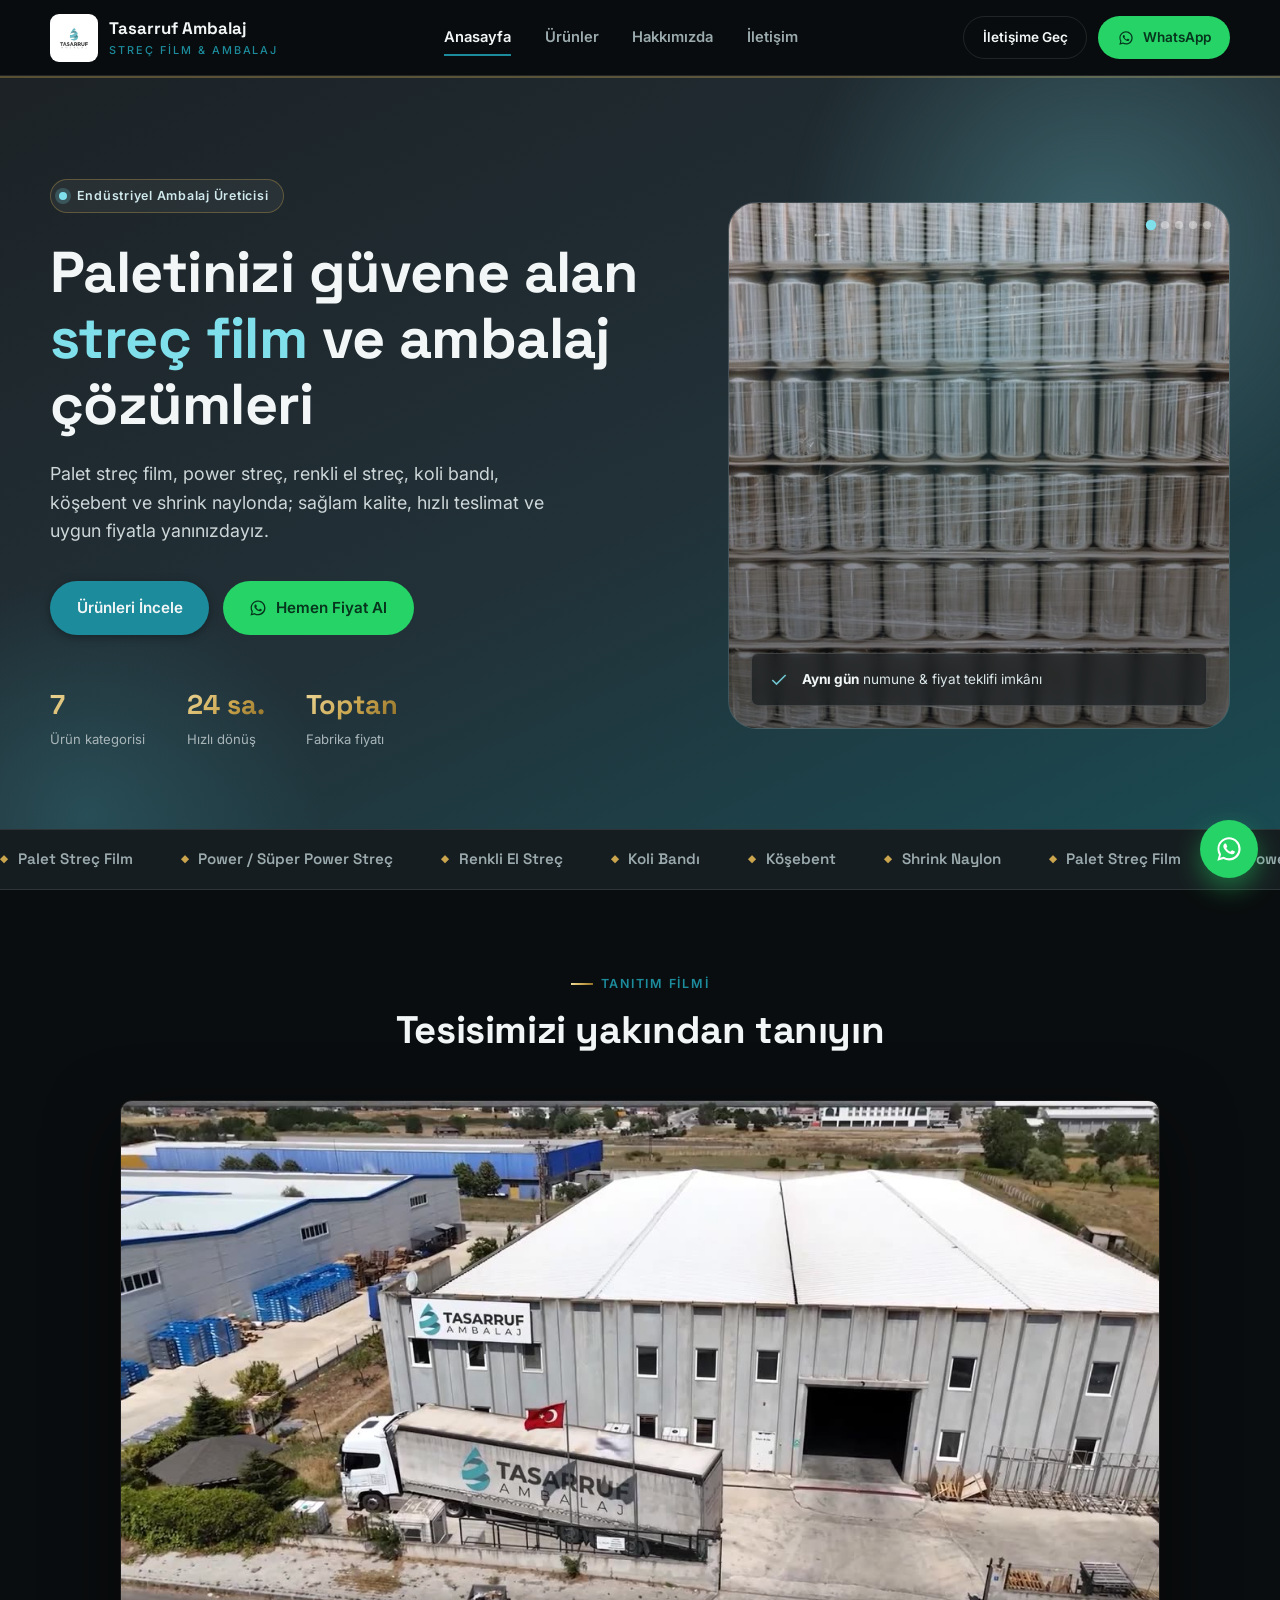
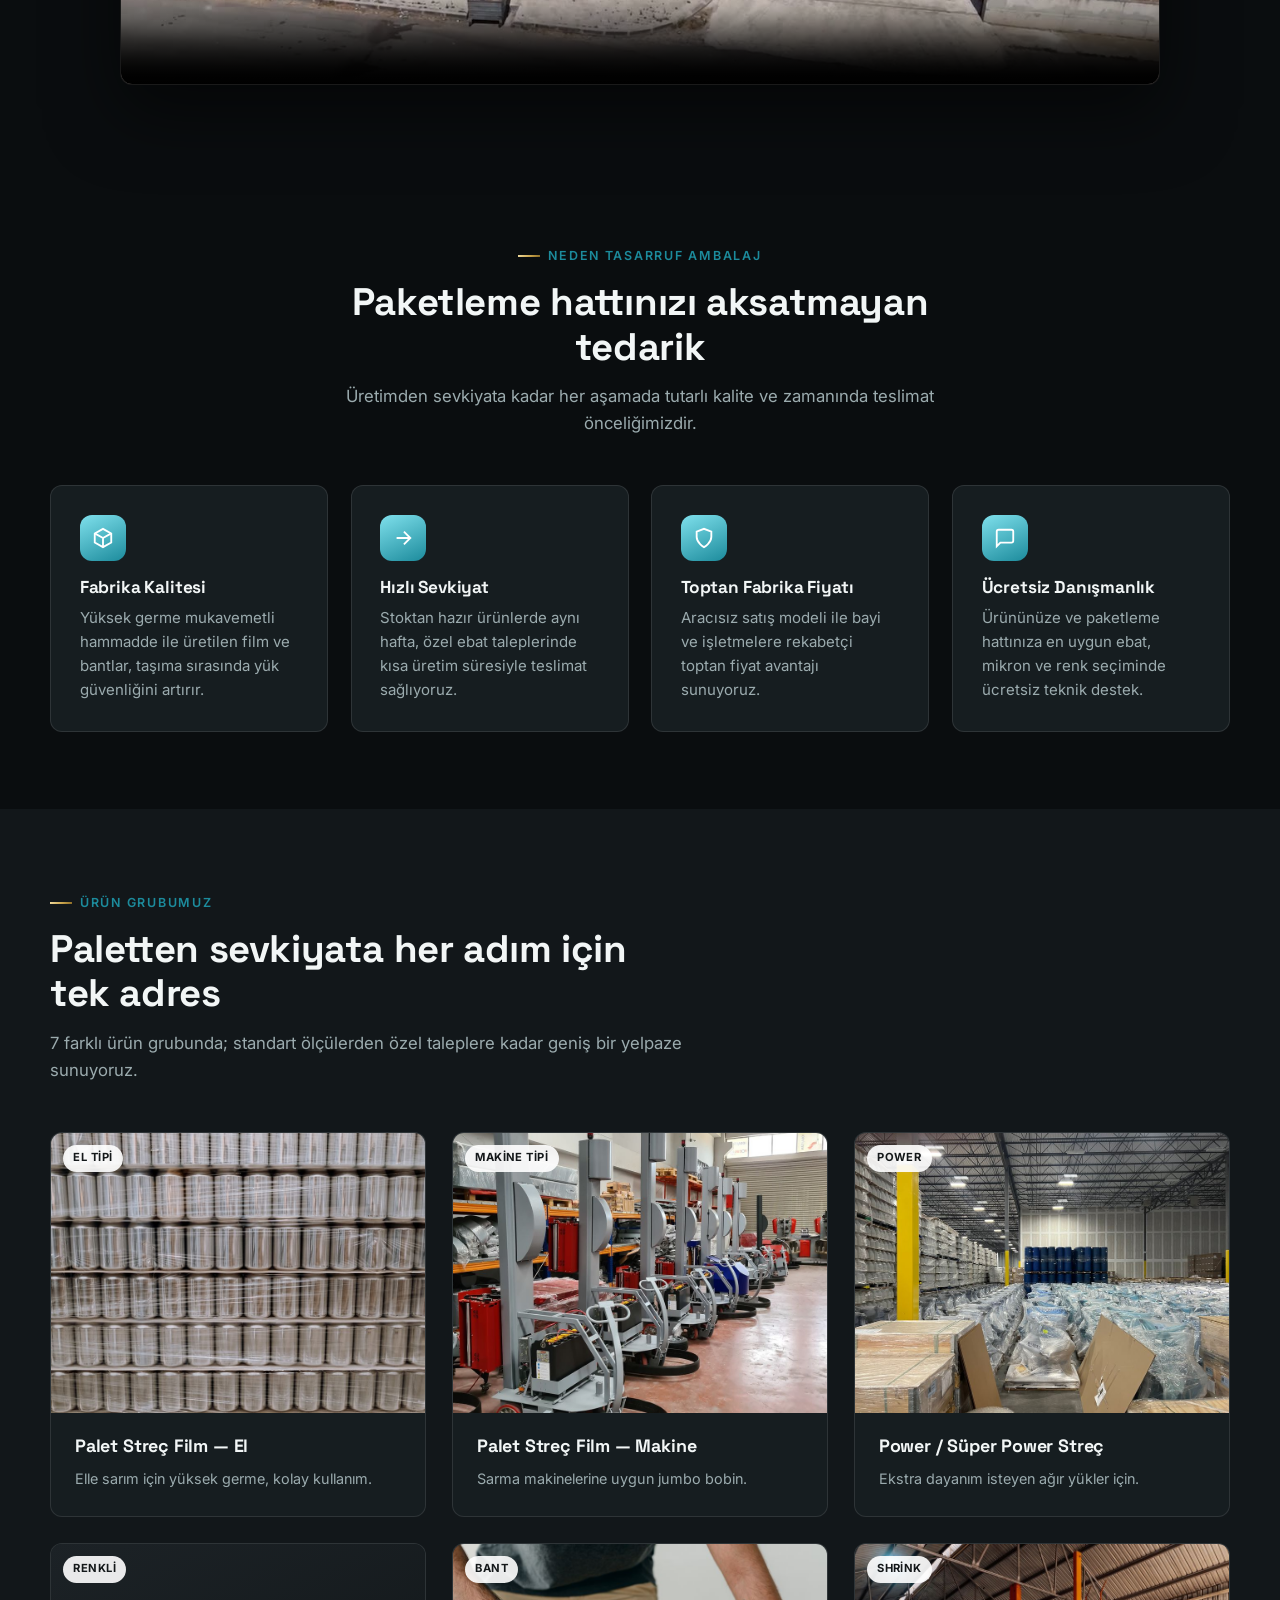
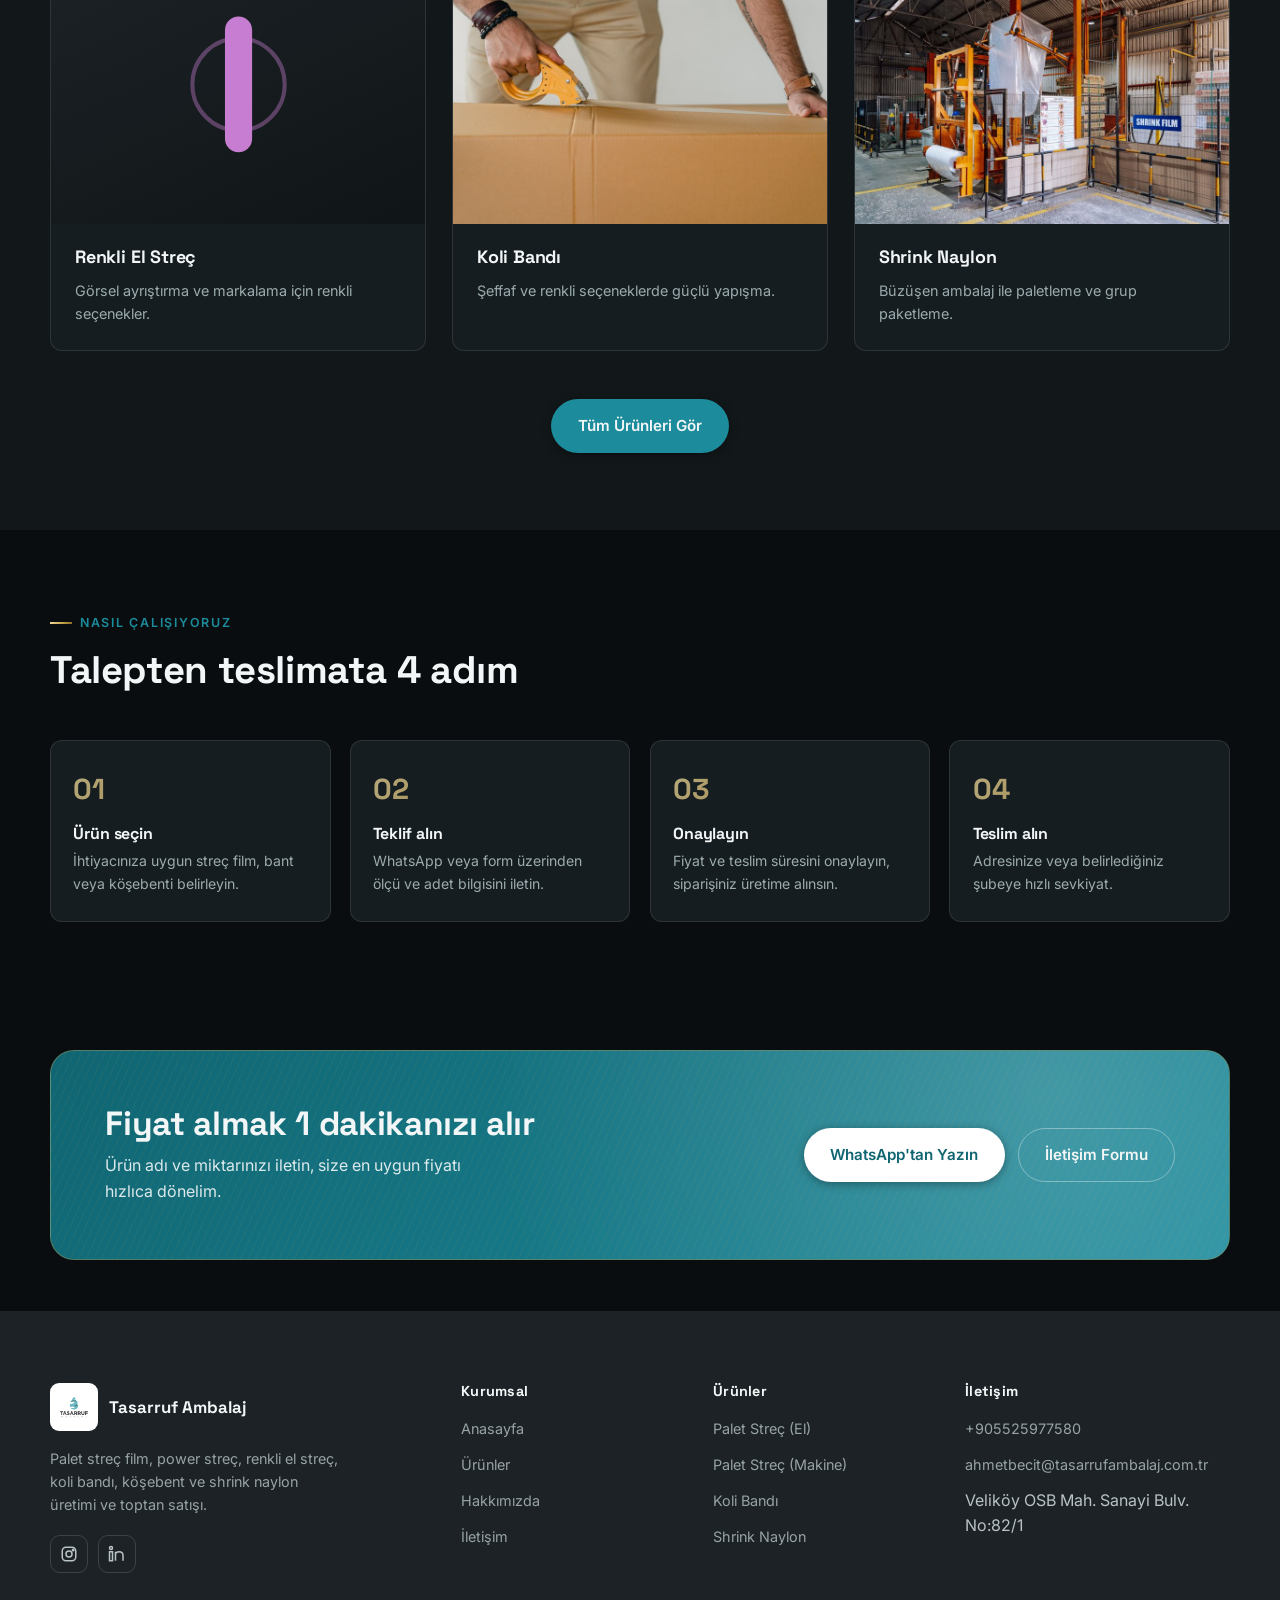
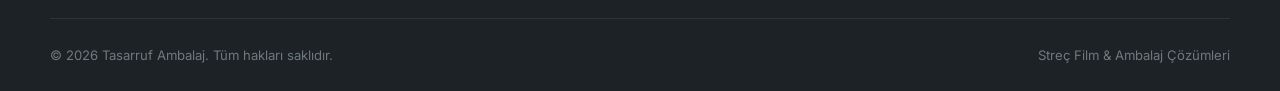
==== commit 8c8d479f: "feat: ana sayfaya tanıtım filmi bölümü Co-Authored-By: Claude Opus 5.5 <noreply@anthropic.com> Claud" ====
--- a/index.html
+++ b/index.html
@@ -96,6 +96,21 @@
   </div>
 </div>
 
+<!-- ============ TANITIM FİLMİ ============ -->
+<section class="section video-section">
+  <div class="container">
+    <div class="section-head section-head--center">
+      <div class="eyebrow">Tanıtım Filmi</div>
+      <h2>Tesisimizi yakından tanıyın</h2>
+    </div>
+    <div class="video-frame reveal">
+      <video controls playsinline preload="none" poster="assets/video/tanitim-poster.jpg">
+        <source src="assets/video/tanitim.mp4" type="video/mp4" />
+      </video>
+    </div>
+  </div>
+</section>
+
 <!-- ============ FEATURES ============ -->
 <section class="section">
   <div class="container">
--- a/css/style.css
+++ b/css/style.css
@@ -839,3 +839,16 @@
   display: flex; align-items: center; justify-content: center;
   margin-bottom: 0.6rem;
 }
+
+/* ---- Tanıtım filmi ---- */
+.video-frame {
+  max-width: 1040px;
+  margin: 0 auto;
+  border-radius: var(--radius);
+  overflow: hidden;
+  border: 1px solid var(--line);
+  box-shadow: var(--shadow-lg);
+  background: #000;
+  aspect-ratio: 16 / 9;
+}
+.video-frame video { display: block; width: 100%; height: 100%; object-fit: cover; }
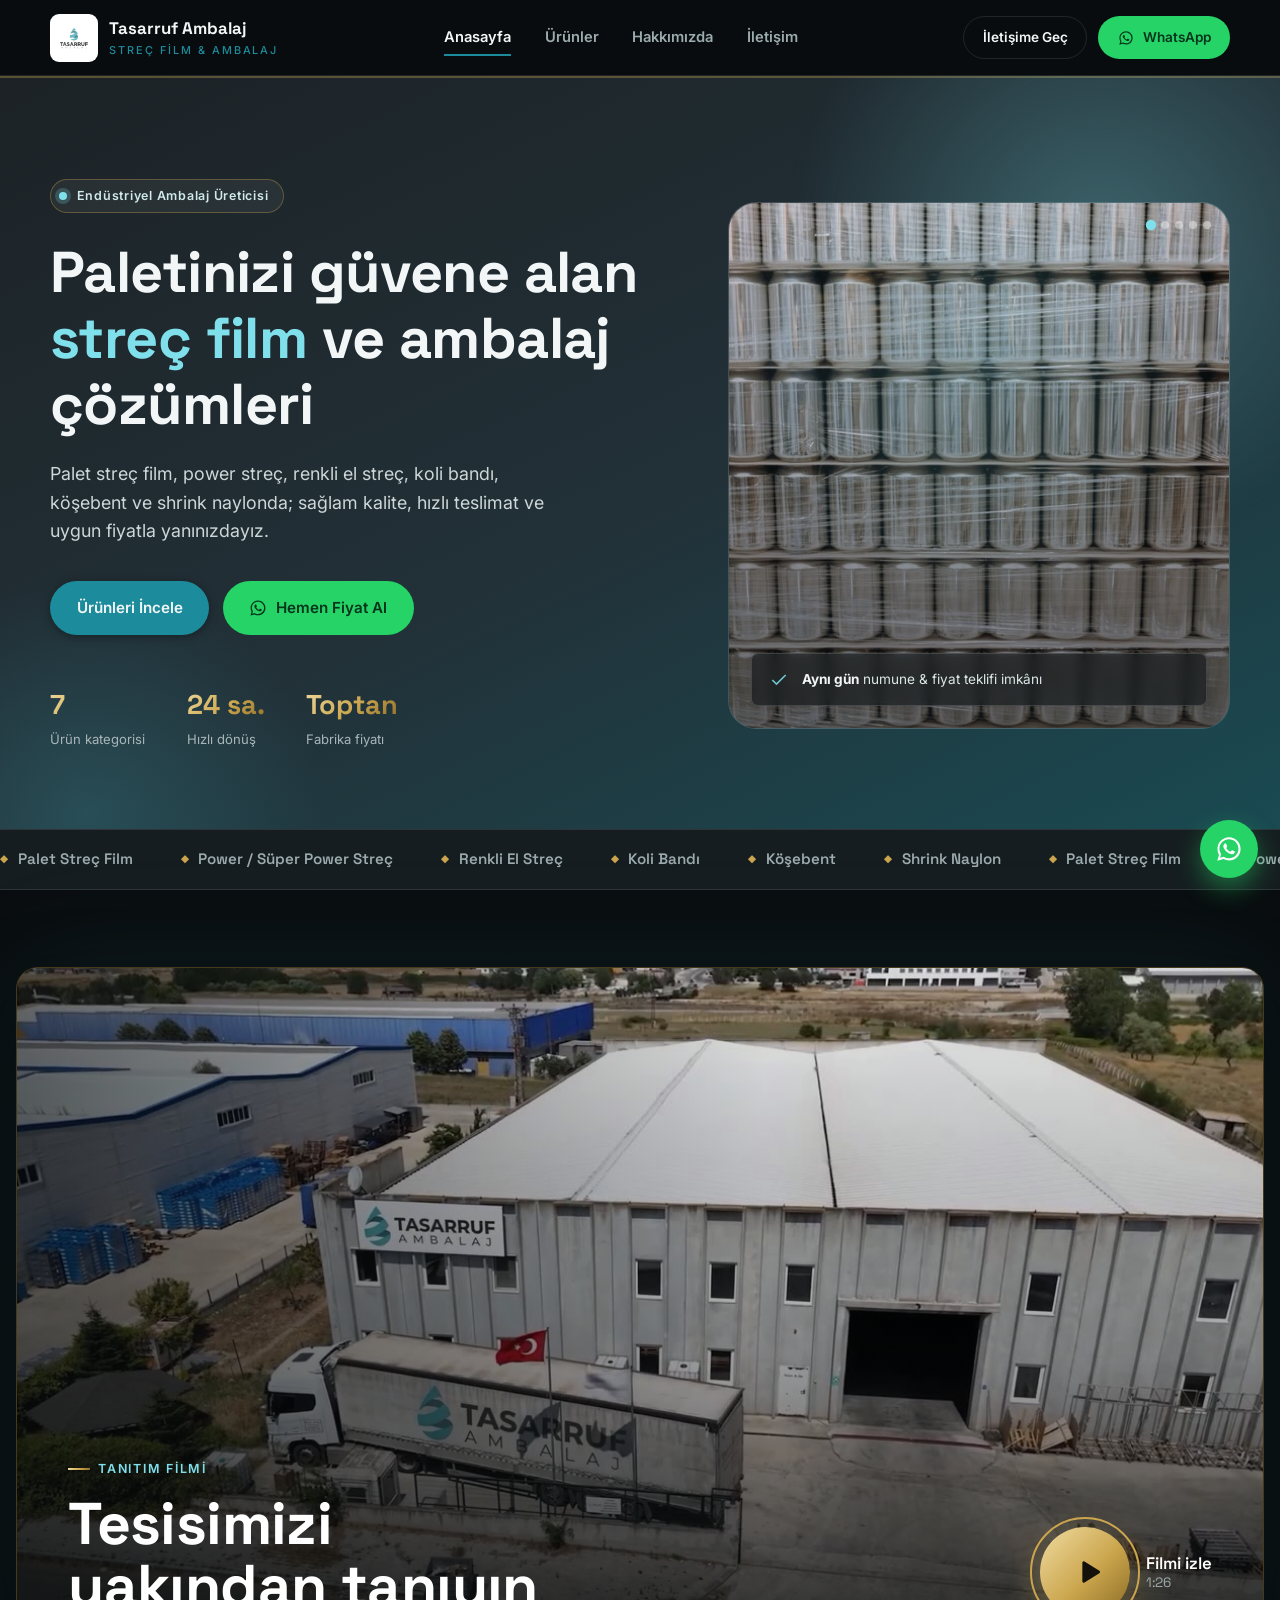
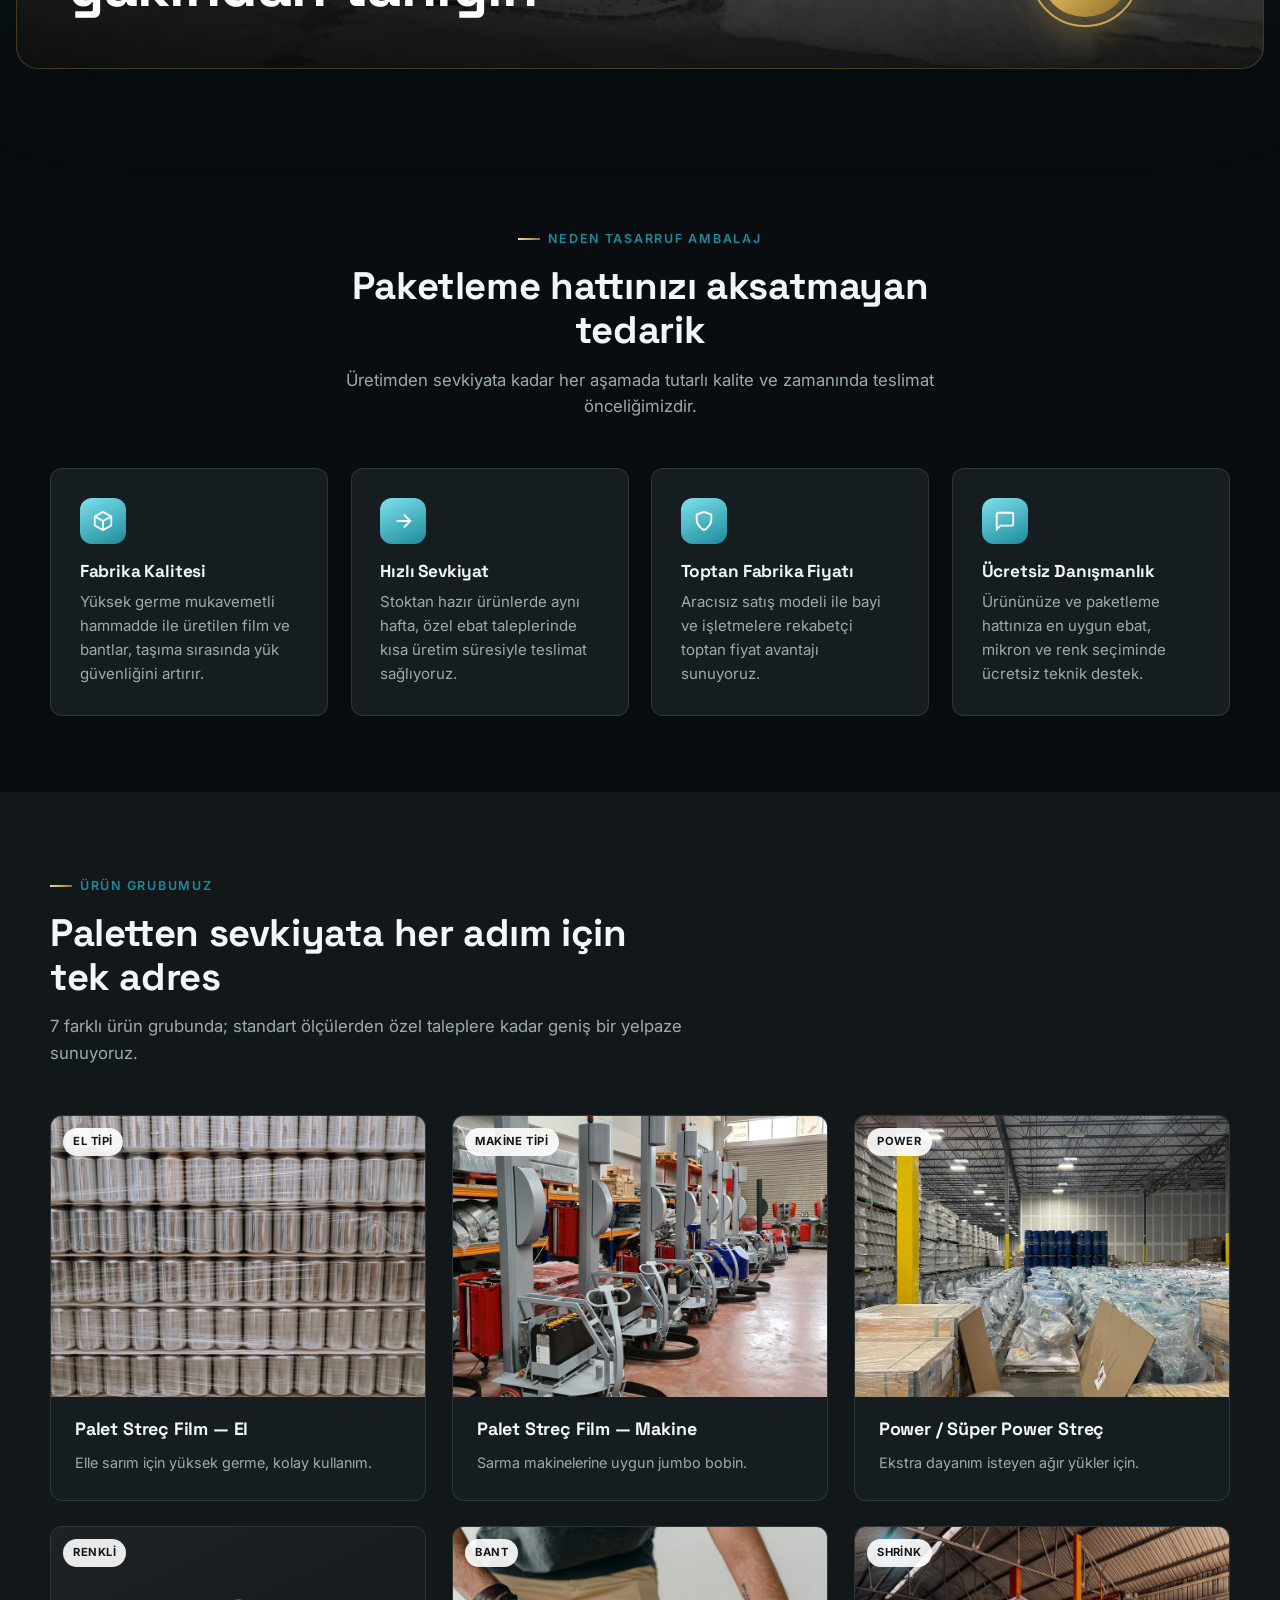
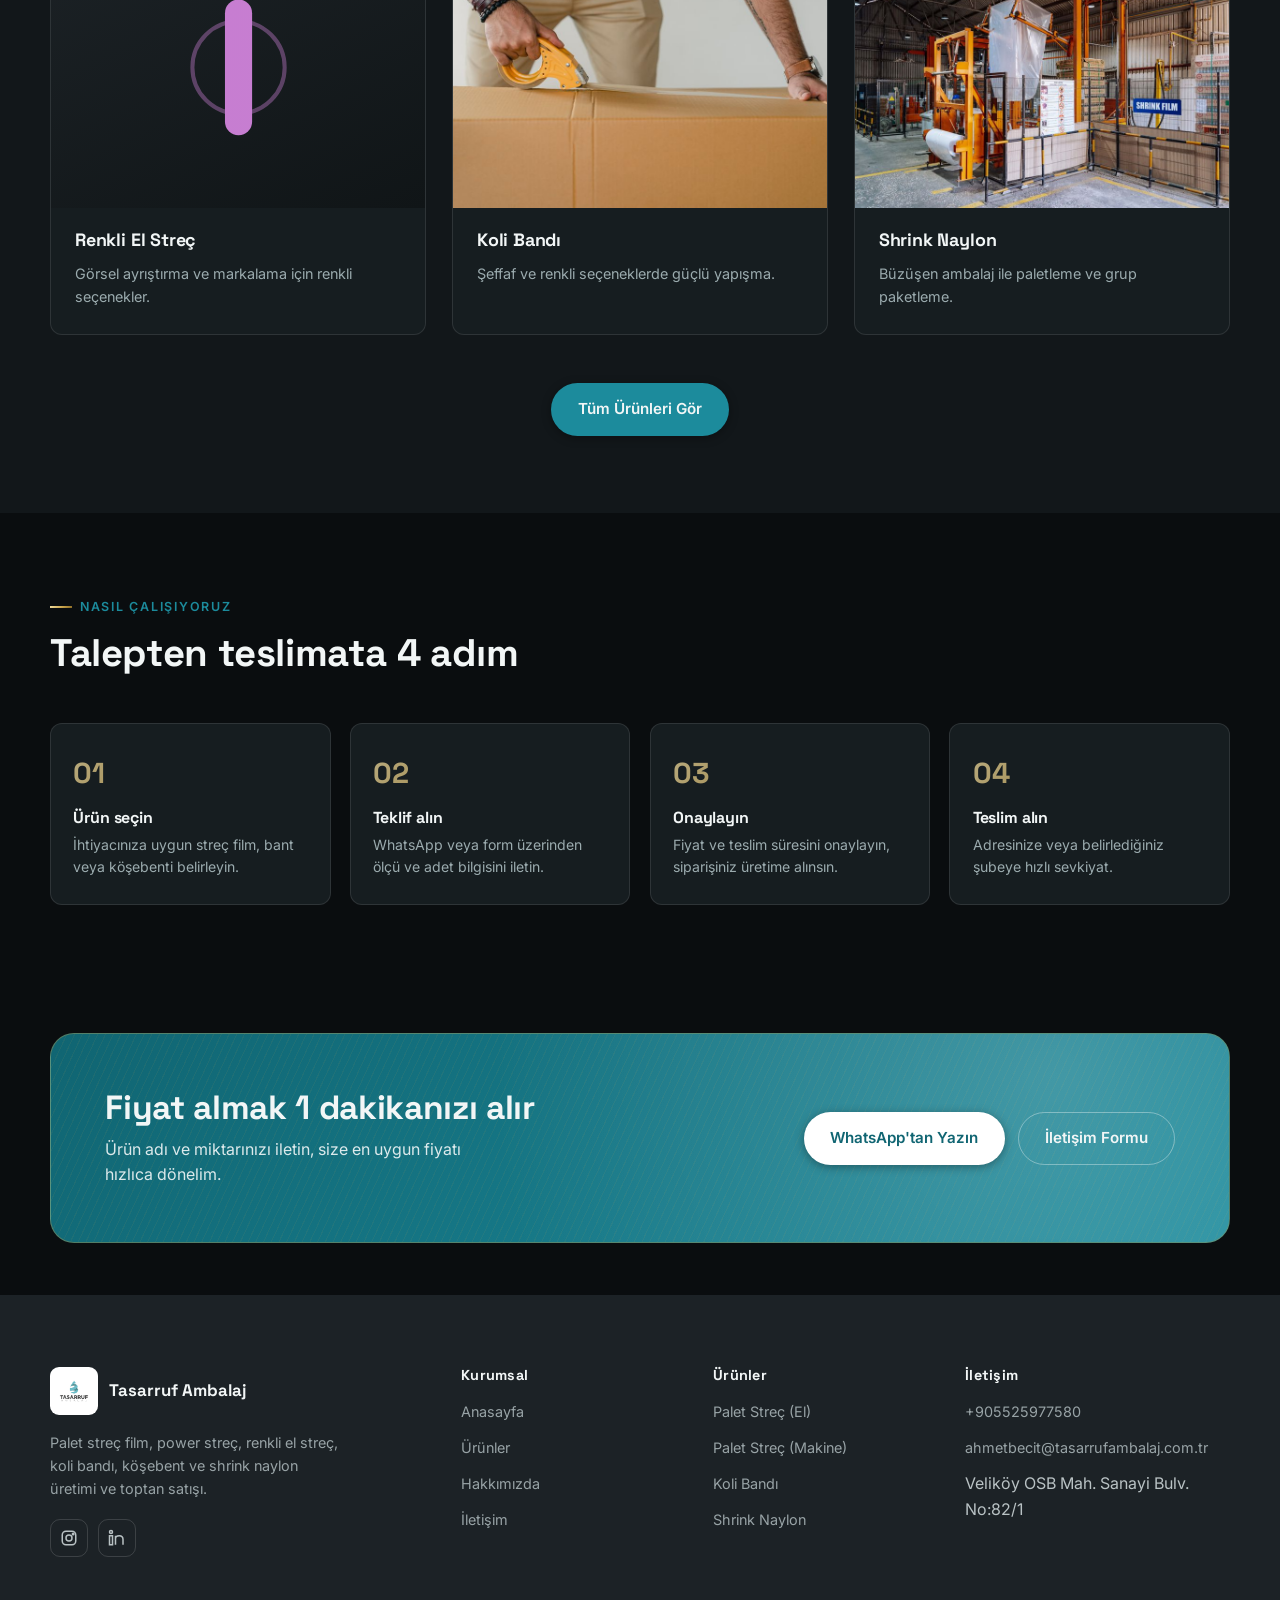
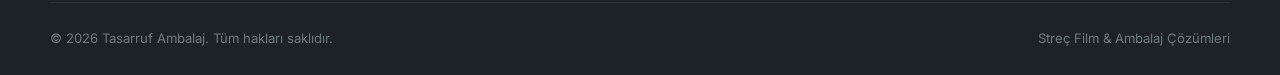
==== commit fa46f50b: "feat: tanıtım filmi bölümü büyük, sessiz önizlemeli sinematik tasarım Co-Authored-By: Claude Opus 5." ====
--- a/index.html
+++ b/index.html
@@ -97,16 +97,21 @@
 </div>
 
 <!-- ============ TANITIM FİLMİ ============ -->
-<section class="section video-section">
-  <div class="container">
-    <div class="section-head section-head--center">
-      <div class="eyebrow">Tanıtım Filmi</div>
-      <h2>Tesisimizi yakından tanıyın</h2>
-    </div>
-    <div class="video-frame reveal">
-      <video controls playsinline preload="none" poster="assets/video/tanitim-poster.jpg">
-        <source src="assets/video/tanitim.mp4" type="video/mp4" />
-      </video>
+<section class="section film" id="tanitim">
+  <div class="film__frame reveal" id="filmFrame">
+    <video class="film__video" id="filmVideo" muted loop playsinline preload="none"
+      poster="assets/video/tanitim-poster.jpg"
+      data-teaser="assets/video/tanitim-teaser.mp4"
+      data-full="assets/video/tanitim.mp4"></video>
+    <div class="film__overlay">
+      <div class="film__text">
+        <div class="eyebrow">Tanıtım Filmi</div>
+        <h2>Tesisimizi yakından tanıyın</h2>
+      </div>
+      <button type="button" class="film__play" id="filmPlay" aria-label="Tanıtım filmini sesli izle">
+        <span class="film__play-icon"><svg viewBox="0 0 24 24" fill="currentColor" aria-hidden="true"><path d="M8 5.5v13a1 1 0 0 0 1.5.86l10.5-6.5a1 1 0 0 0 0-1.72L9.5 4.64A1 1 0 0 0 8 5.5z"/></svg></span>
+        <span class="film__play-label">Filmi izle <small>1:26</small></span>
+      </button>
     </div>
   </div>
 </section>
--- a/css/style.css
+++ b/css/style.css
@@ -841,14 +841,151 @@
 }
 
 /* ---- Tanıtım filmi ---- */
-.video-frame {
-  max-width: 1040px;
-  margin: 0 auto;
+.film__frame {
+  position: relative;
+  width: min(1400px, calc(100% - 32px));
+  margin-inline: auto;
+  aspect-ratio: 16 / 9;
+  border-radius: 22px;
+  overflow: hidden;
+  background: #000;
+  border: 1px solid var(--gold-line);
+  box-shadow: var(--shadow-lg), 0 0 120px rgba(47, 177, 194, 0.12);
+}
+.film__video {
+  position: absolute; inset: 0;
+  width: 100%; height: 100%;
+  object-fit: cover;
+  transform: scale(1.04);
+  transition: transform 1.2s var(--ease);
+}
+.film__frame:hover .film__video { transform: scale(1); }
+.film__overlay {
+  position: absolute; inset: 0;
+  display: flex; align-items: flex-end; justify-content: space-between;
+  gap: 2rem;
+  padding: clamp(1.4rem, 4vw, 3.5rem);
+  background:
+    linear-gradient(0deg, rgba(5, 8, 9, 0.88) 0%, rgba(5, 8, 9, 0.35) 45%, rgba(5, 8, 9, 0.1) 100%),
+    linear-gradient(90deg, rgba(5, 8, 9, 0.55), transparent 60%);
+  transition: opacity 0.5s var(--ease), visibility 0.5s;
+}
+.film__text h2 {
+  font-size: clamp(1.9rem, 4.6vw, 4rem);
+  line-height: 1.05;
+  max-width: 14ch;
+  color: var(--bright);
+}
+.film__text .eyebrow { color: var(--teal-light); }
+.film__play {
+  display: flex; align-items: center; gap: 1rem;
+  flex-shrink: 0;
+  background: none; border: 0; padding: 0;
+  color: var(--bright);
+  font: 600 1.05rem var(--font-display);
+  cursor: pointer;
+}
+.film__play-icon {
+  position: relative;
+  display: grid; place-items: center;
+  width: clamp(64px, 7vw, 92px); aspect-ratio: 1;
+  border-radius: 50%;
+  background: var(--gold-gradient);
+  color: #14110a;
+  box-shadow: 0 10px 40px rgba(202, 165, 77, 0.45);
+  transition: transform 0.4s var(--ease);
+}
+.film__play-icon svg { width: 38%; margin-left: 6%; }
+.film__play-icon::after {
+  content: ""; position: absolute; inset: -10px;
+  border-radius: 50%;
+  border: 2px solid var(--gold);
+  animation: filmPulse 2.4s var(--ease) infinite;
+}
+@keyframes filmPulse {
+  0% { transform: scale(0.85); opacity: 0.9; }
+  100% { transform: scale(1.35); opacity: 0; }
+}
+.film__play:hover .film__play-icon { transform: scale(1.08); }
+.film__play-label { text-align: left; }
+.film__play-label small { display: block; font-weight: 400; color: var(--ink-soft); font-size: 0.85rem; }
+.film__frame.is-playing .film__overlay { opacity: 0; visibility: hidden; }
+.film__frame.is-playing .film__video { object-fit: contain; transform: none; }
+@media (max-width: 600px) {
+  .film__frame { aspect-ratio: 4 / 5; width: calc(100% - 32px); border-radius: 16px; }
+  .film__overlay { flex-direction: column; align-items: flex-start; justify-content: flex-end; }
+}
+@media (prefers-reduced-motion: reduce) {
+  .film__play-icon::after { animation: none; }
+}
+
+/* ---- Hakkımızda: kayan ürün kategorileri ---- */
+.about-media--slider {
+  aspect-ratio: auto;
+  align-self: stretch;
+  flex-direction: column;
+  justify-content: center;
+  gap: 1.4rem;
+  padding: 2rem 0 1.6rem;
+}
+.cat-slider {
+  width: 100%;
+  overflow: hidden;
+  -webkit-mask-image: linear-gradient(90deg, transparent, #000 10%, #000 90%, transparent);
+          mask-image: linear-gradient(90deg, transparent, #000 10%, #000 90%, transparent);
+}
+.cat-slider__track {
+  display: flex;
+  gap: 1rem;
+  width: max-content;
+  animation: catSlide 38s linear infinite;
+}
+.cat-slider:hover .cat-slider__track { animation-play-state: paused; }
+@keyframes catSlide {
+  to { transform: translateX(calc(-50% - 0.5rem)); }
+}
+.cat-card {
+  position: relative;
+  flex: 0 0 auto;
+  width: clamp(210px, 21vw, 280px);
+  aspect-ratio: 3 / 4;
   border-radius: var(--radius);
   overflow: hidden;
   border: 1px solid var(--line);
-  box-shadow: var(--shadow-lg);
-  background: #000;
-  aspect-ratio: 16 / 9;
-}
-.video-frame video { display: block; width: 100%; height: 100%; object-fit: cover; }
+  background: linear-gradient(155deg, #1c2226, #101517);
+  color: var(--bright);
+  text-decoration: none;
+}
+.cat-card img {
+  width: 100%; height: 100%;
+  object-fit: cover;
+  transition: transform 0.6s var(--ease);
+}
+.cat-card:hover img { transform: scale(1.06); }
+.cat-card__icon {
+  position: absolute; inset: 0 0 28%;
+  display: flex; align-items: center; justify-content: center;
+}
+.cat-card__icon svg { width: 45%; }
+.cat-card__info {
+  position: absolute; left: 0; right: 0; bottom: 0;
+  padding: 2.4rem 1rem 1rem;
+  background: linear-gradient(180deg, transparent, rgba(6, 9, 10, 0.92) 55%);
+  display: flex; flex-direction: column; gap: 0.2rem;
+}
+.cat-card__info small {
+  font-size: 0.7rem; letter-spacing: 0.12em; text-transform: uppercase;
+  color: var(--teal-light);
+}
+.cat-card__info strong { font-family: var(--font-display); font-size: 1.02rem; line-height: 1.25; }
+.about-media__link {
+  align-self: center;
+  font-size: 0.9rem;
+  color: var(--gold-light);
+  text-decoration: none;
+}
+.about-media__link:hover { text-decoration: underline; }
+@media (prefers-reduced-motion: reduce) {
+  .cat-slider { overflow-x: auto; }
+  .cat-slider__track { animation: none; }
+}
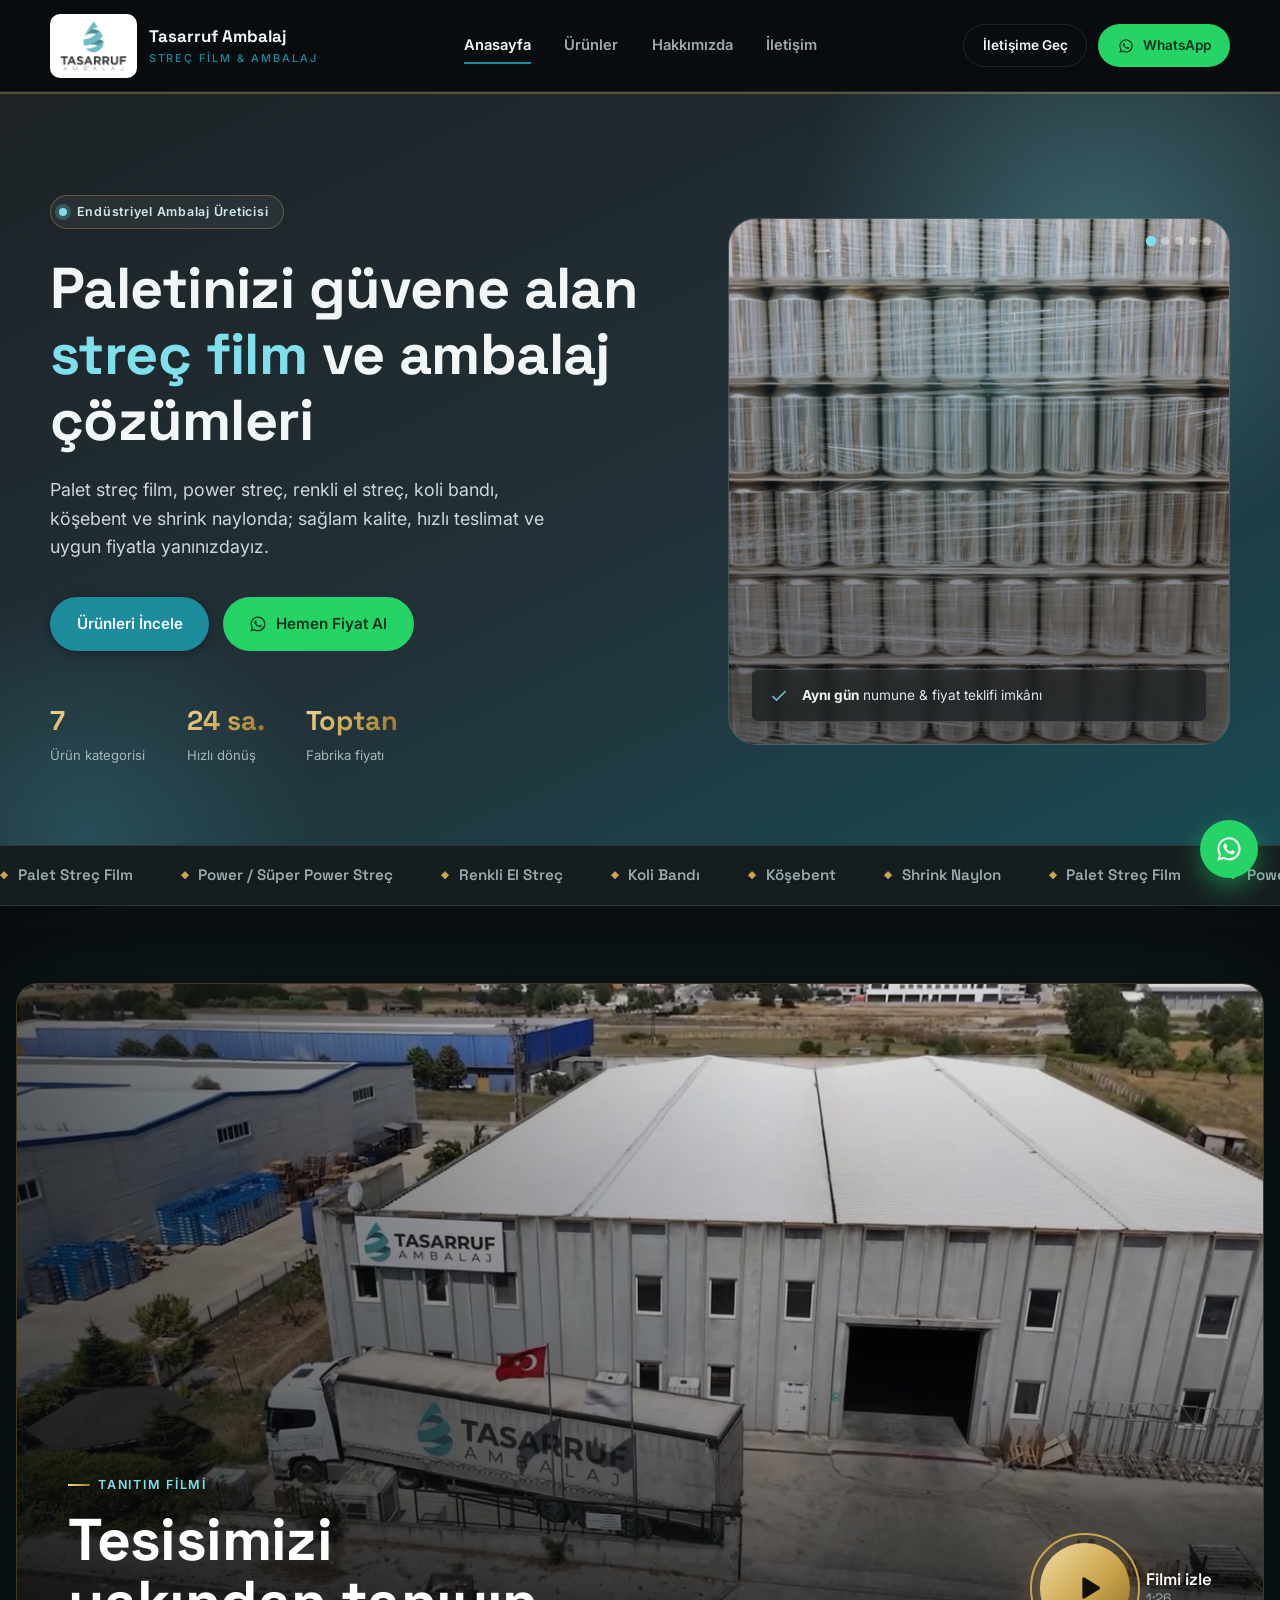
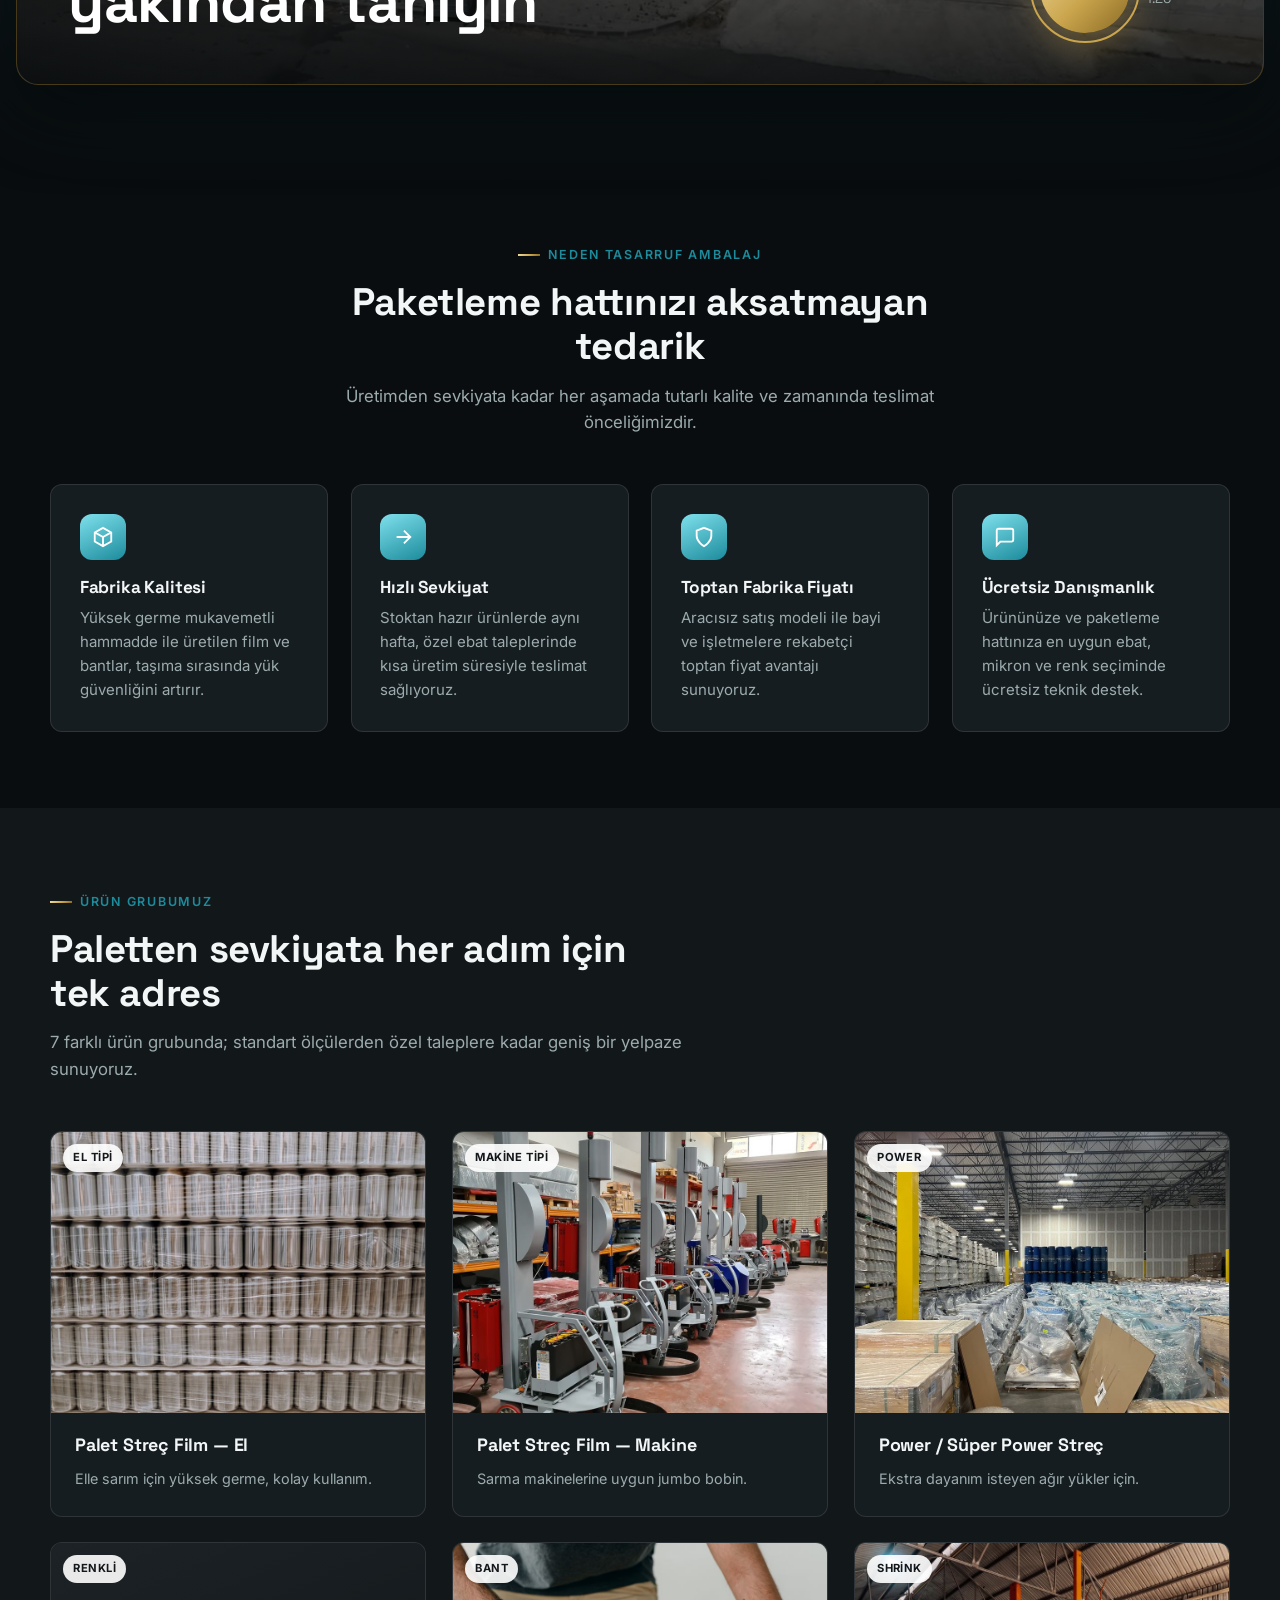
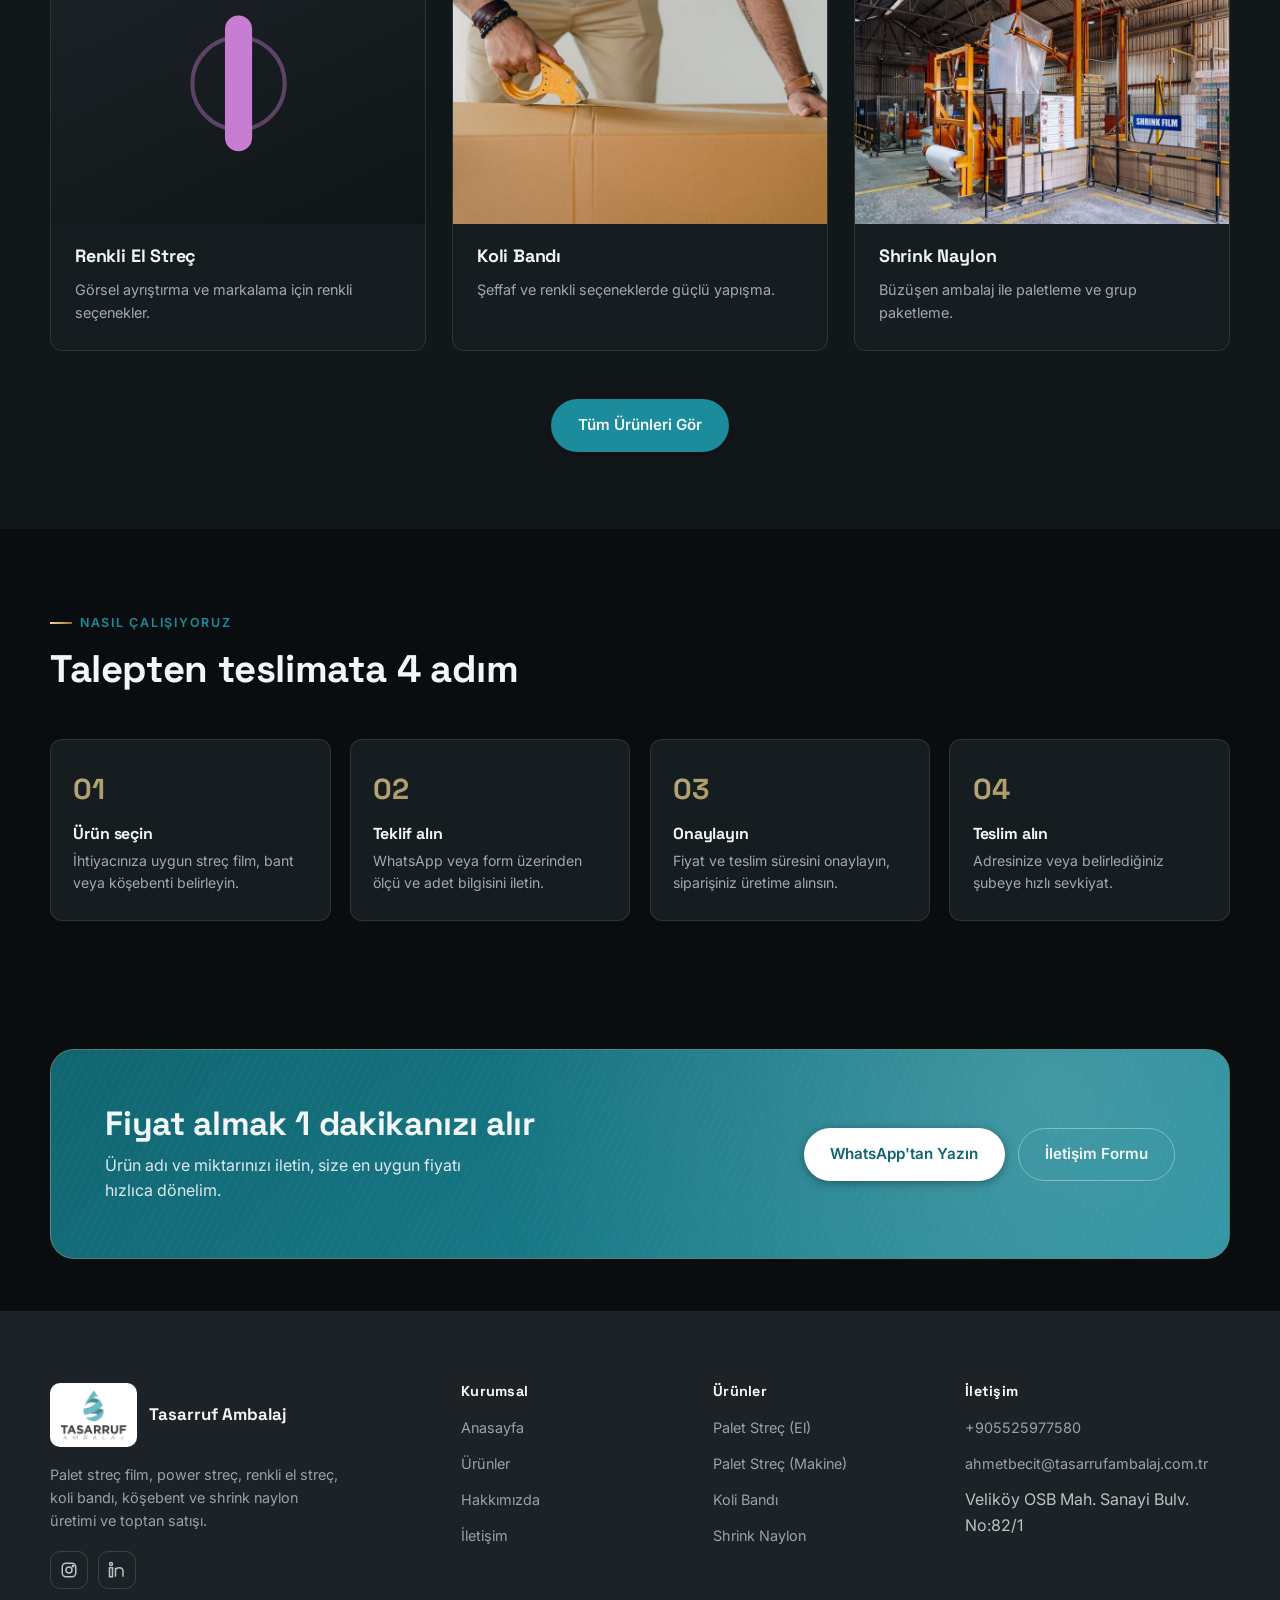
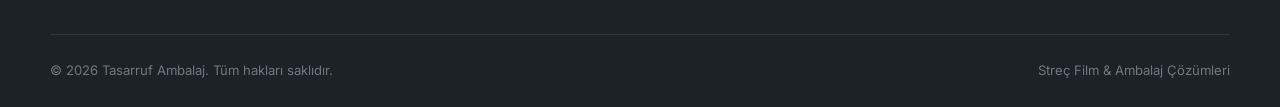
==== commit 873d88b0: "fix: logoyu boş kenarlardan kırp ve büyüt Co-Authored-By: Claude Opus 5.5 <noreply@anthropic.com> Cl" ====
--- a/index.html
+++ b/index.html
@@ -16,7 +16,7 @@
 <header class="site-header">
   <div class="container site-header__bar">
     <a href="index.html" class="brand">
-      <img src="assets/logo.jpg" alt="Tasarruf Ambalaj logo" />
+      <img src="assets/logo-mark.png" alt="Tasarruf Ambalaj logo" />
       <span class="brand__name">Tasarruf Ambalaj<span>Streç Film &amp; Ambalaj</span></span>
     </a>
     <nav class="nav-main">
@@ -262,7 +262,7 @@
   <div class="container">
     <div class="footer-grid">
       <div class="footer-brand">
-        <a href="index.html" class="brand"><img src="assets/logo.jpg" alt="Tasarruf Ambalaj logo" /><span class="brand__name">Tasarruf Ambalaj</span></a>
+        <a href="index.html" class="brand"><img src="assets/logo-mark.png" alt="Tasarruf Ambalaj logo" /><span class="brand__name">Tasarruf Ambalaj</span></a>
         <p>Palet streç film, power streç, renkli el streç, koli bandı, köşebent ve shrink naylon üretimi ve toptan satışı.</p>
         <div class="footer-social">
           <a href="#" aria-label="Instagram"><svg width="18" height="18" viewBox="0 0 24 24" fill="none" stroke="currentColor" stroke-width="2"><rect x="3" y="3" width="18" height="18" rx="5"/><circle cx="12" cy="12" r="4"/><circle cx="17.5" cy="6.5" r="1"/></svg></a>
--- a/css/style.css
+++ b/css/style.css
@@ -167,12 +167,12 @@
 }
 .brand { display: flex; align-items: center; gap: 0.7rem; min-width: 0; }
 .brand img {
-  height: 40px;
+  height: 54px;
   width: auto;
   flex-shrink: 0;
   background: #fff;
-  border-radius: 9px;
-  padding: 4px;
+  border-radius: 10px;
+  padding: 5px 8px;
   box-sizing: content-box;
 }
 .brand__name { font-family: var(--font-display); font-weight: 700; font-size: 1.05rem; color: var(--ink); white-space: nowrap; }
@@ -781,7 +781,7 @@
   .site-header__bar { gap: 0.6rem; }
   .brand__name { font-size: 0.92rem; }
   .brand__name span { font-size: 0.6rem; }
-  .brand img { height: 32px; }
+  .brand img { height: 44px; padding: 4px 6px; }
   .hero__grid { grid-template-columns: 1fr; }
   .hero__visual { max-width: 420px; margin-inline: auto; }
   .grid-4 { grid-template-columns: repeat(2, 1fr); }
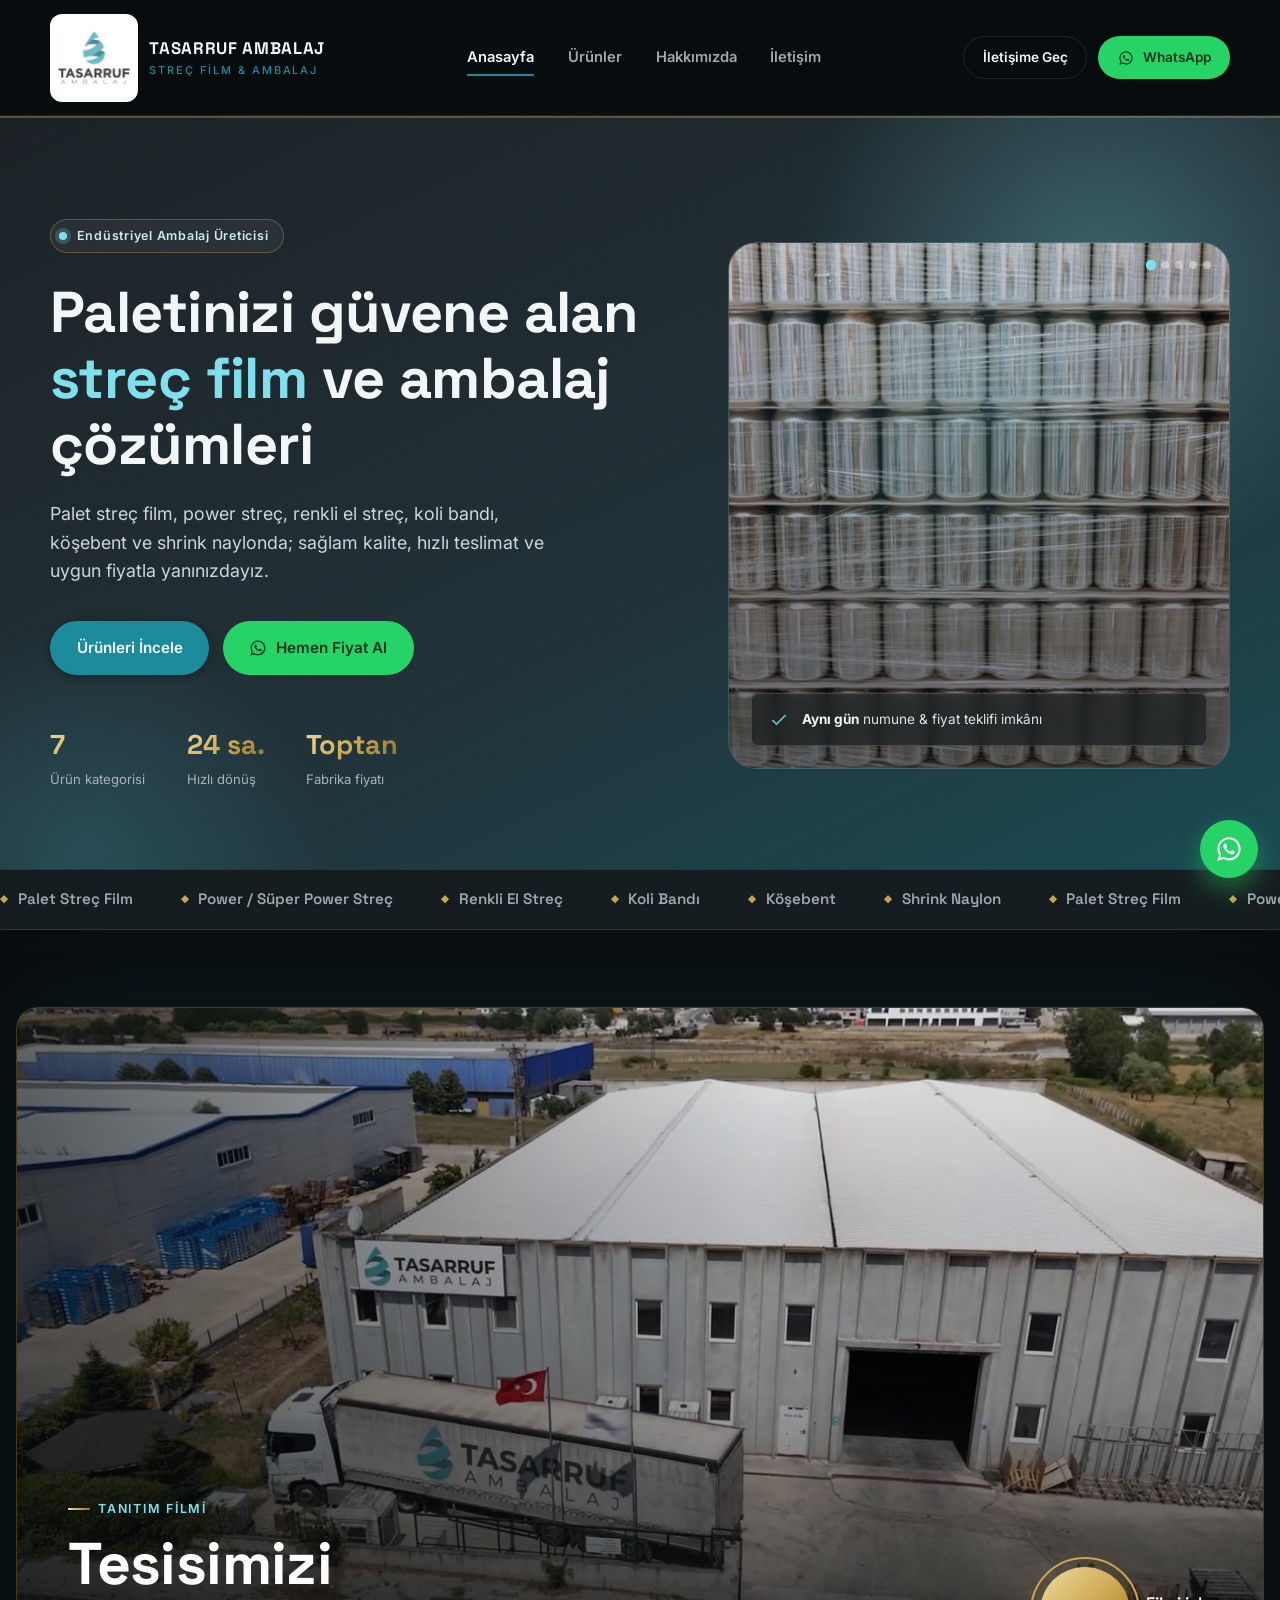
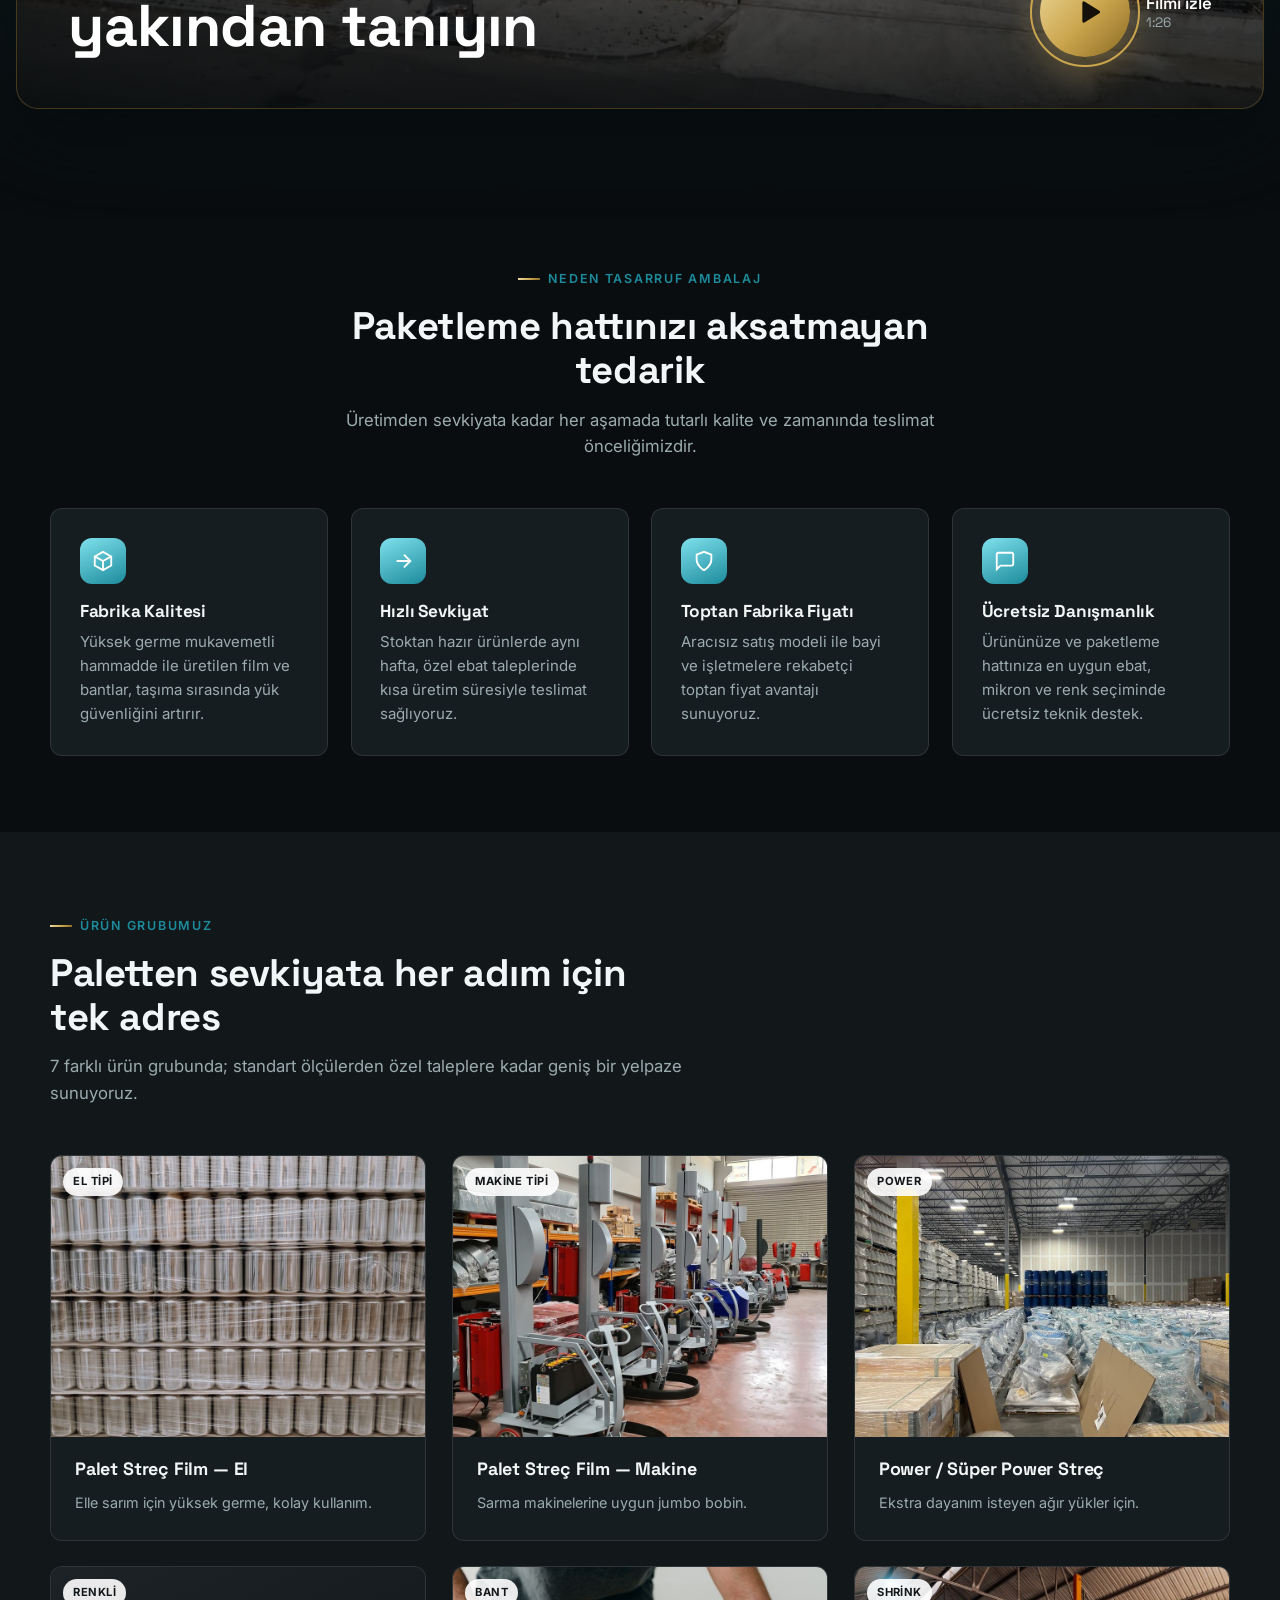
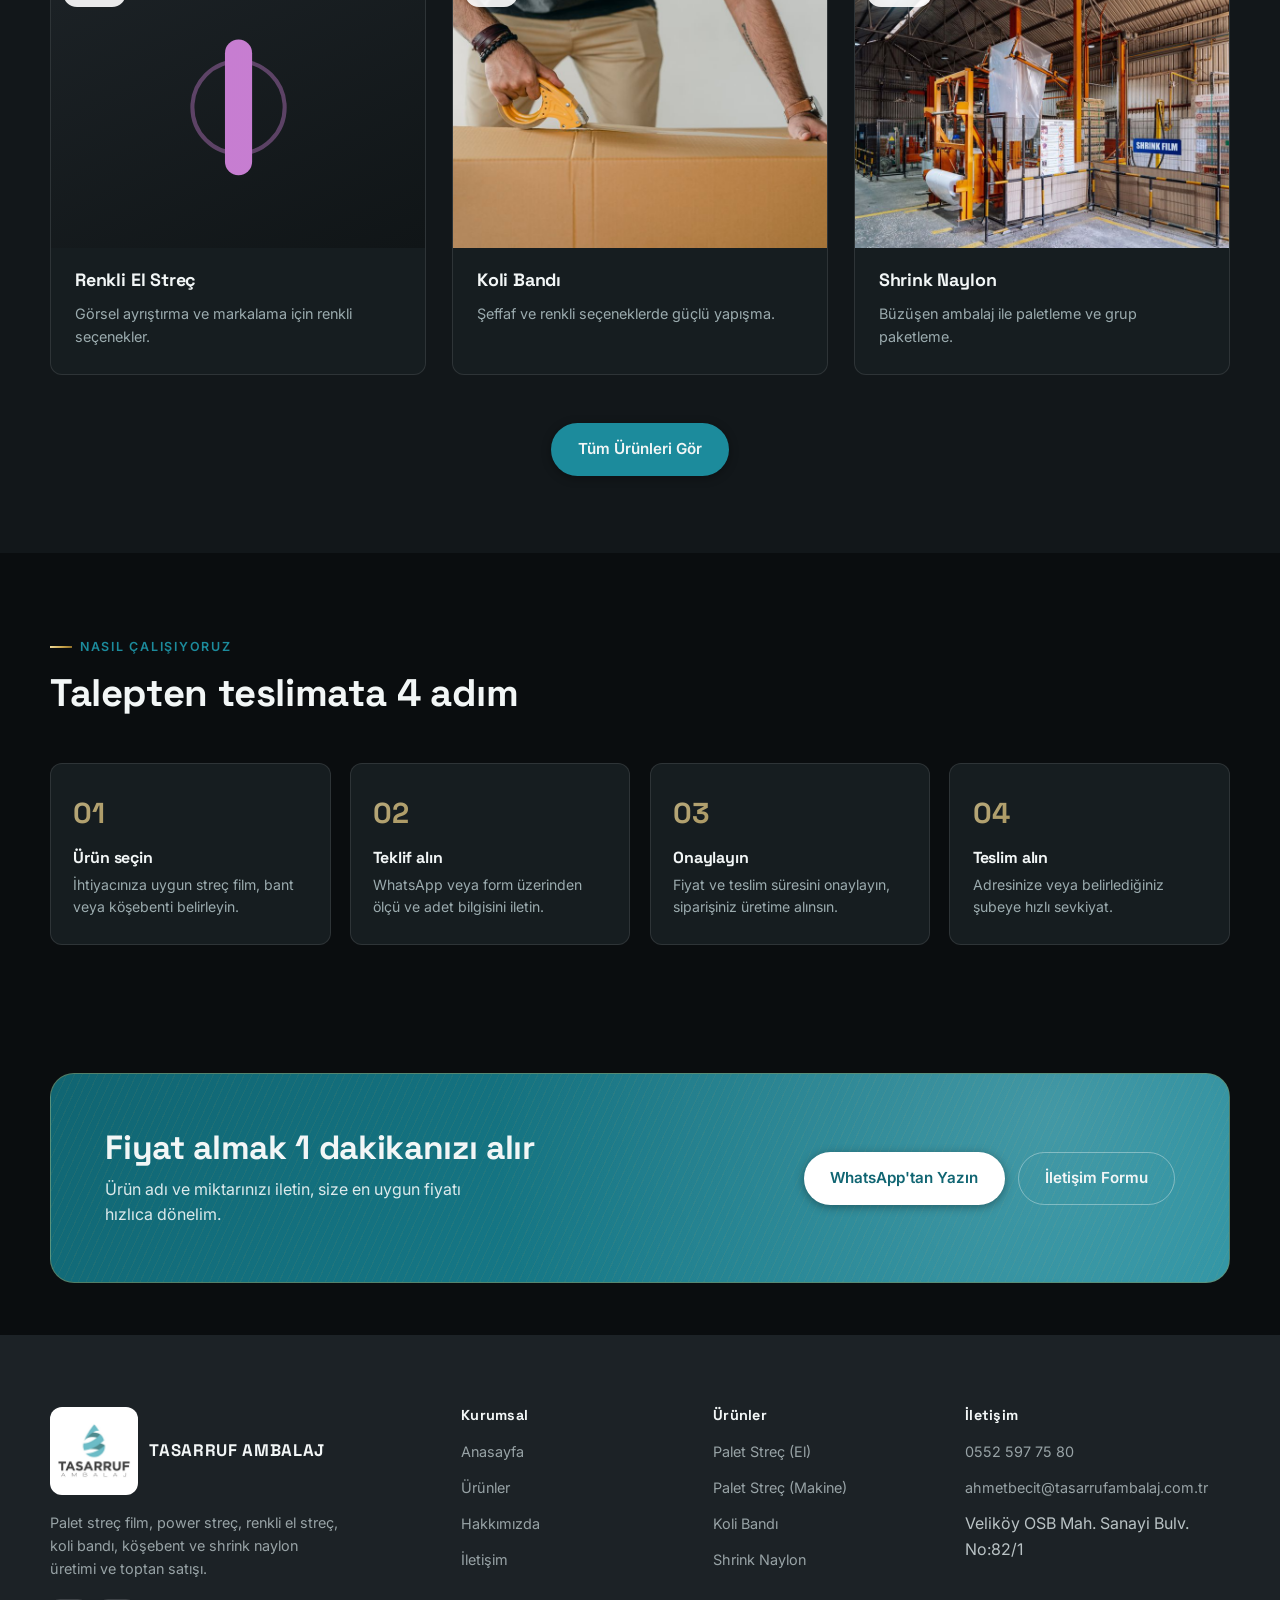
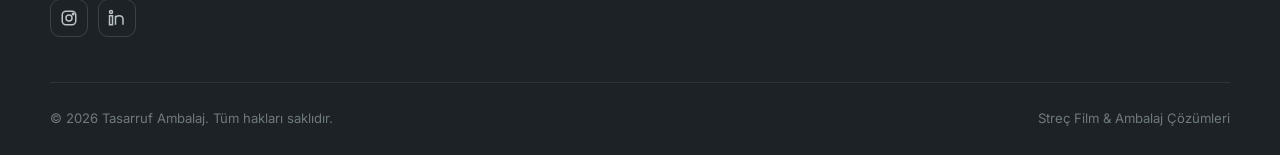
==== commit 90475142: "seo: sitemap.xml, robots.txt ve canonical linkler Co-Authored-By: Claude Opus 5.5 <noreply@anthropic" ====
--- a/index.html
+++ b/index.html
@@ -4,6 +4,7 @@
 <meta charset="UTF-8" />
 <meta name="viewport" content="width=device-width, initial-scale=1.0" />
 <title>Tasarruf Ambalaj | Streç Film, Koli Bandı ve Ambalaj Çözümleri</title>
+  <link rel="canonical" href="https://tasarrufambalaj.com/" />
 <meta name="description" content="Tasarruf Ambalaj; palet streç film, power streç, renkli el streç, koli bandı, köşebent ve shrink naylon üretimi ve toptan satışı. Hızlı teklif için hemen iletişime geçin." />
 <link rel="icon" href="assets/logo.jpg" />
 <link rel="preconnect" href="https://fonts.googleapis.com">
--- a/css/style.css
+++ b/css/style.css
@@ -167,15 +167,16 @@
 }
 .brand { display: flex; align-items: center; gap: 0.7rem; min-width: 0; }
 .brand img {
-  height: 54px;
-  width: auto;
+  width: 88px;
+  height: 88px;
+  object-fit: contain;
   flex-shrink: 0;
   background: #fff;
-  border-radius: 10px;
-  padding: 5px 8px;
-  box-sizing: content-box;
-}
-.brand__name { font-family: var(--font-display); font-weight: 700; font-size: 1.05rem; color: var(--ink); white-space: nowrap; }
+  border-radius: 12px;
+  padding: 7px;
+  box-sizing: border-box;
+}
+.brand__name { font-family: var(--font-display); font-weight: 700; font-size: 1.05rem; color: var(--ink); white-space: nowrap; text-transform: uppercase; letter-spacing: 0.04em; }
 .brand__name span { display: block; font-family: var(--font-body); font-weight: 500; font-size: 0.68rem; letter-spacing: 0.18em; color: var(--teal-dark); text-transform: uppercase; }
 
 .nav-main { display: flex; align-items: center; gap: 2.1rem; }
@@ -521,6 +522,9 @@
 .product-card__actions .btn { flex: 1; }
 
 .detail-toggle {
+  background: none;
+  border: 0;
+  padding: 0;
   margin-top: 0.4rem;
   font-size: 0.85rem;
   font-weight: 600;
@@ -707,7 +711,8 @@
 }
 .contact-card h3 { font-size: 0.98rem; margin-bottom: 0.3rem; }
 .contact-card p { font-size: 0.9rem; color: var(--ink-soft); }
-.contact-card a { color: var(--teal-light); font-weight: 600; }
+.contact-card a { color: var(--teal-light); font-weight: 600; overflow-wrap: anywhere; }
+.contact-grid > *, .contact-card > div { min-width: 0; }
 
 .form-card {
   background: var(--white);
@@ -781,7 +786,7 @@
   .site-header__bar { gap: 0.6rem; }
   .brand__name { font-size: 0.92rem; }
   .brand__name span { font-size: 0.6rem; }
-  .brand img { height: 44px; padding: 4px 6px; }
+  .brand img { width: 70px; height: 70px; padding: 6px; border-radius: 11px; }
   .hero__grid { grid-template-columns: 1fr; }
   .hero__visual { max-width: 420px; margin-inline: auto; }
   .grid-4 { grid-template-columns: repeat(2, 1fr); }
